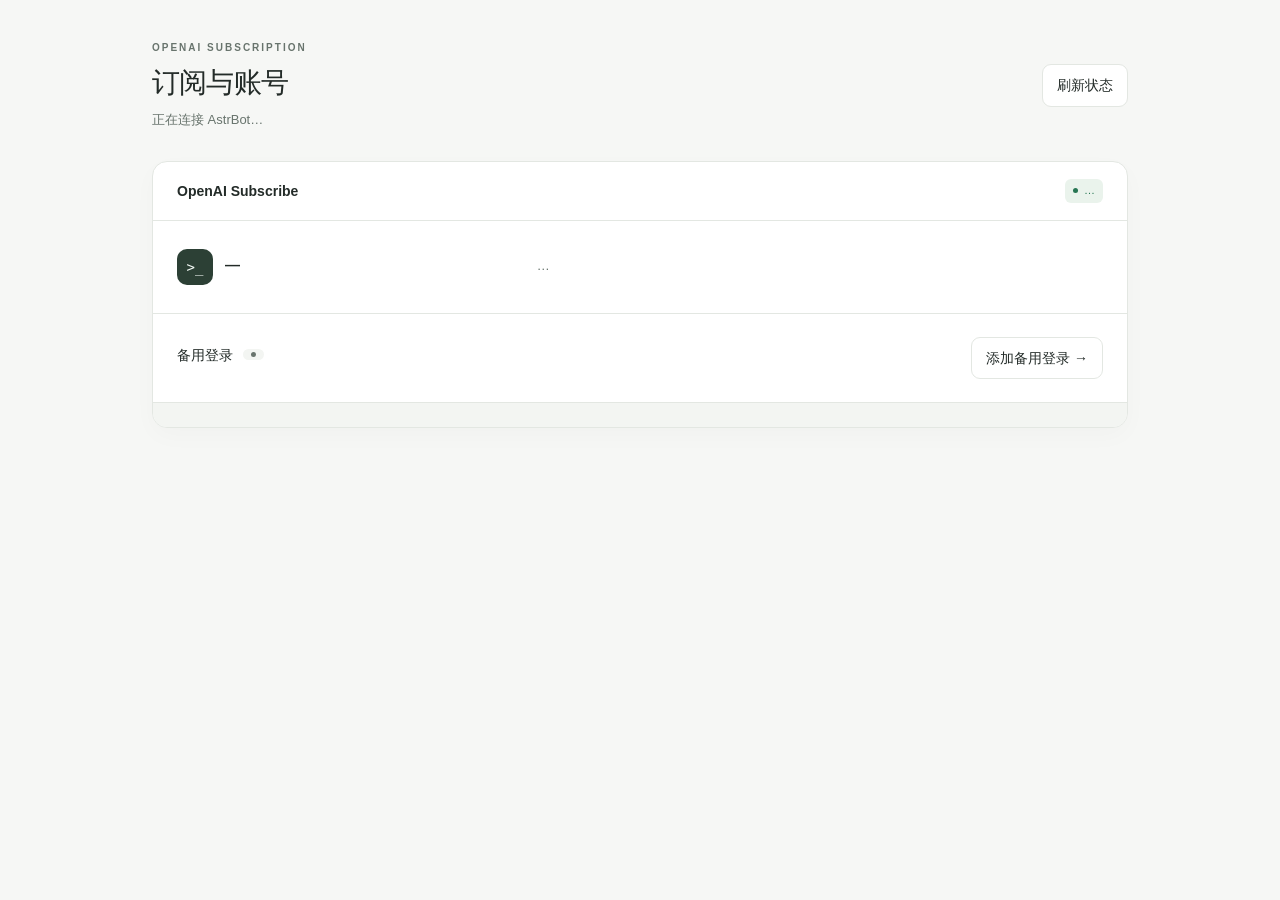
==== pages/login/index.html @ ff66bb4e "feat: follow local Codex accounts and redesign account view Follow the active local Codex login whil" ====
<!doctype html>
<html lang="zh-CN">
  <head>
    <meta charset="utf-8" />
    <meta name="viewport" content="width=device-width, initial-scale=1" />
    <title>订阅与账号</title>
    <link rel="stylesheet" href="./style.css" />
    <script src="/api/plugin/page/bridge-sdk.js"></script>
  </head>
  <body>
    <main class="account-center">
      <header class="page-heading">
        <div>
          <div class="eyebrow">OPENAI SUBSCRIPTION</div>
          <h1 id="title">订阅与账号</h1>
          <p id="intro">正在连接 AstrBot…</p>
        </div>
        <button id="usage" type="button">刷新状态</button>
      </header>
      <section class="panel" aria-labelledby="account-title">
        <div class="list-toolbar">
          <h2 id="account-title">OpenAI Subscribe</h2>
          <span id="account-status" class="badge" role="status">…</span>
        </div>
        <div class="account-list-row">
          <div class="account-name">
            <div class="icon-box" aria-hidden="true">&gt;_</div>
            <div>
              <h3 id="source-name">—</h3>
              <p id="source-caption"></p>
              <span id="plan" class="plan-tag" hidden></span>
            </div>
          </div>
          <div id="usage-result" class="quota-list" aria-live="polite">
            <p class="muted">…</p>
          </div>
        </div>
        <p id="quota-policy" class="quota-policy" hidden></p>
        <div class="backup">
          <div class="backup-copy">
            <h3>
              <span id="backup-title">备用登录</span>
              <span id="backup-status" class="badge neutral"></span>
            </h3>
            <p id="backup-copy"></p>
          </div>
          <button id="open-login" type="button">添加备用登录 →</button>
        </div>
        <div id="updated" class="list-note" role="status"></div>
      </section>
      <p id="notice" class="notice" role="status" hidden></p>
      <div class="list-info">
        <section>
          <h3 id="source-title"></h3>
          <p id="source-help"></p>
        </section>
        <section>
          <h3 id="fallback-title"></h3>
          <p id="fallback-help"></p>
        </section>
      </div>
      <p id="privacy" class="footnote"></p>
    </main>
    <dialog id="login-dialog" aria-labelledby="instructions-title">
      <div class="dialog-heading">
        <h2 id="instructions-title">备用登录</h2>
        <button id="close-login" type="button" aria-label="关闭">×</button>
      </div>
      <p id="login-intro" class="muted"></p>
      <section id="instructions" hidden>
        <div class="field">
          <label id="open-label" for="verify-url"></label>
          <div class="copy-row">
            <input id="verify-url" type="text" readonly /><button
              id="copy-url"
              type="button"
            ></button>
          </div>
        </div>
        <div class="field">
          <label id="code-label" for="user-code"></label>
          <div class="copy-row">
            <input
              id="user-code"
              class="device-code"
              type="text"
              readonly
            /><button id="copy-code" type="button"></button>
          </div>
        </div>
        <p id="copy-status" class="muted" role="status"></p>
      </section>
      <p id="status" class="muted" role="status"></p>
      <p id="error" class="error" role="alert" hidden></p>
      <div class="actions">
        <button id="cancel" type="button" hidden></button
        ><button id="start" class="primary" type="button"></button>
      </div>
    </dialog>
    <script type="module" src="./app.js"></script>
  </body>
</html>
---- pages/login/style.css ----
:root {
  font-family: -apple-system, BlinkMacSystemFont, "Segoe UI", "PingFang SC",
    "Microsoft YaHei", sans-serif;
  color-scheme: light;
  --bg: #f6f7f5;
  --surface: #fff;
  --soft: #f3f5f2;
  --ink: #232b28;
  --muted: #68746d;
  --line: #e3e7e2;
  --green: #277653;
  --tint: #eaf3ec;
  --amber: #936012;
  --amber-bg: #faf0dc;
  --red: #b34d40;
  color: var(--ink);
  background: var(--bg);
  font-synthesis: none;
}
:root[data-theme="dark"] {
  color-scheme: dark;
  --bg: #181c1a;
  --surface: #202622;
  --soft: #252d28;
  --ink: #e2e9e4;
  --muted: #a1b0a6;
  --line: #354239;
  --green: #8ac4a0;
  --tint: #293d30;
  --amber: #e8bc71;
  --amber-bg: #3a3021;
  --red: #ee9b8f;
}
* {
  box-sizing: border-box;
}
body {
  margin: 0;
  font-size: 14px;
  line-height: 1.6;
}
[hidden] {
  display: none !important;
}
button,
input {
  font: inherit;
}
button {
  cursor: pointer;
  border: 1px solid var(--line);
  border-radius: 9px;
  background: var(--surface);
  color: var(--ink);
  padding: 9px 14px;
  white-space: nowrap;
  transition: background 0.15s;
}
button:hover {
  background: var(--soft);
}
button:disabled {
  cursor: wait;
  opacity: 0.55;
}
button:focus-visible,
input:focus-visible {
  outline: 3px solid #79ae8d;
  outline-offset: 3px;
}
button.primary {
  background: var(--green);
  color: var(--surface);
  border-color: transparent;
}
h1,
h2,
h3,
p {
  margin: 0;
}
h1 {
  font-size: 28px;
  letter-spacing: -0.8px;
  line-height: 1.3;
  margin: 9px 0;
}
h2,
h3 {
  font-size: 14px;
  font-weight: 600;
}
.account-center {
  max-width: 1040px;
  margin: 0 auto;
  padding: 40px 32px 28px;
}
.page-heading {
  display: flex;
  justify-content: space-between;
  align-items: center;
  gap: 24px;
  margin-bottom: 30px;
}
.page-heading p {
  color: var(--muted);
  font-size: 13px;
  max-width: 520px;
}
.eyebrow {
  font-size: 10px;
  letter-spacing: 2px;
  font-weight: 600;
  color: var(--muted);
}
.panel {
  border: 1px solid var(--line);
  border-radius: 15px;
  background: var(--surface);
  overflow: hidden;
  box-shadow: 0 8px 24px #273f2c06;
}
.list-toolbar {
  padding: 17px 24px;
  border-bottom: 1px solid var(--line);
  display: flex;
  align-items: center;
  justify-content: space-between;
  gap: 16px;
}
.badge {
  display: inline-flex;
  align-items: center;
  gap: 6px;
  border-radius: 6px;
  background: var(--tint);
  color: var(--green);
  font-size: 11px;
  padding: 3px 8px;
  font-weight: 500;
}
.badge::before {
  content: "";
  width: 5px;
  height: 5px;
  border-radius: 50%;
  background: currentColor;
  flex-shrink: 0;
}
.badge.neutral {
  color: var(--muted);
  background: var(--soft);
}
.badge.warning {
  color: var(--amber);
  background: var(--amber-bg);
}
.account-list-row {
  display: grid;
  grid-template-columns: minmax(210px, 1.15fr) minmax(0, 2fr);
  gap: 34px;
  padding: 28px 24px;
  align-items: center;
}
.account-name {
  display: flex;
  gap: 12px;
  align-items: center;
}
.icon-box {
  display: flex;
  align-items: center;
  justify-content: center;
  width: 36px;
  height: 36px;
  border-radius: 10px;
  background: #2c4035;
  color: #f4faf6;
  font-family: monospace;
  flex-shrink: 0;
}
#source-name {
  font-size: 15px;
}
#source-caption {
  font-size: 12px;
  color: var(--muted);
  margin-top: 3px;
}
.plan-tag {
  display: inline-block;
  border: 1px solid var(--line);
  color: var(--muted);
  border-radius: 5px;
  font-size: 10px;
  padding: 1px 8px;
  margin-top: 8px;
}
.quota-list {
  display: grid;
  grid-template-columns: repeat(auto-fit, minmax(150px, 1fr));
  gap: 26px;
}
.quota-title {
  font-size: 12px;
  color: var(--muted);
}
.quota-figure {
  display: flex;
  align-items: baseline;
  justify-content: space-between;
  gap: 6px;
  margin: 4px 0 9px;
}
.quota-figure strong {
  font-size: 27px;
  font-weight: 600;
  letter-spacing: -0.8px;
  line-height: 1.2;
}
.quota-figure small {
  font-size: 11px;
  color: var(--muted);
}
.track {
  height: 5px;
  background: var(--soft);
  border-radius: 10px;
  overflow: hidden;
}
.fill {
  height: 100%;
  background: var(--green);
  border-radius: 10px;
}
.quota.low .fill {
  background: var(--amber);
}
.quota.low strong {
  color: var(--amber);
}
.quota.exhausted strong {
  color: var(--red);
}
.reset {
  font-size: 11px;
  color: var(--muted);
  margin-top: 9px;
  overflow-wrap: anywhere;
}
.quota-policy {
  font-size: 12px;
  color: var(--muted);
  padding: 0 24px 21px;
}
.backup {
  display: flex;
  align-items: center;
  gap: 24px;
  justify-content: space-between;
  border-top: 1px solid var(--line);
  padding: 23px 24px;
}
.backup h3 {
  display: flex;
  align-items: center;
  flex-wrap: wrap;
  gap: 10px;
}
.backup p {
  font-size: 12px;
  color: var(--muted);
  margin-top: 6px;
  max-width: 530px;
}
.list-note {
  padding: 12px 24px;
  border-top: 1px solid var(--line);
  background: var(--soft);
  color: var(--muted);
  font-size: 11px;
}
.notice {
  display: block;
  padding: 14px 18px;
  border-radius: 10px;
  margin-top: 18px;
  color: var(--green);
  background: var(--tint);
  font-size: 12px;
}
.notice.warning {
  background: var(--amber-bg);
  color: var(--amber);
}
.list-info {
  display: grid;
  grid-template-columns: 1fr 1fr;
  gap: 40px;
  margin: 25px 4px;
}
.list-info p {
  font-size: 12px;
  color: var(--muted);
  margin-top: 8px;
}
.footnote {
  font-size: 11px;
  color: var(--muted);
  margin-top: 30px;
  text-align: center;
}
.muted {
  color: var(--muted);
  font-size: 13px;
}
dialog {
  width: min(560px, calc(100% - 32px));
  max-height: calc(100vh - 40px);
  overflow: auto;
  padding: 26px;
  background: var(--surface);
  color: var(--ink);
  border: 1px solid var(--line);
  border-radius: 16px;
  box-shadow: 0 20px 80px #0003;
}
dialog::backdrop {
  background: #16251e66;
  backdrop-filter: blur(3px);
}
.dialog-heading {
  display: flex;
  justify-content: space-between;
  align-items: center;
  gap: 20px;
  margin-bottom: 16px;
}
.dialog-heading h2 {
  font-size: 19px;
}
.dialog-heading button {
  font-size: 22px;
  padding: 0 9px;
}
.field {
  margin: 20px 0 12px;
}
.field label {
  display: block;
  margin-bottom: 8px;
  font-size: 12px;
}
.copy-row {
  display: flex;
  gap: 8px;
}
.copy-row input {
  min-width: 0;
  width: 100%;
  flex: 1;
  border: 1px solid var(--line);
  border-radius: 8px;
  background: var(--soft);
  color: var(--ink);
  padding: 10px;
}
.device-code {
  font-family: ui-monospace, monospace;
  font-weight: 700;
  letter-spacing: 2px;
}
#status,
#error {
  margin-top: 18px;
  overflow-wrap: anywhere;
}
.error {
  color: var(--red);
  font-size: 13px;
}
.actions {
  display: flex;
  justify-content: flex-end;
  gap: 10px;
  margin-top: 20px;
}
@media (max-width: 700px) {
  .account-center {
    padding: 26px 18px;
  }
  .account-list-row {
    grid-template-columns: 1fr;
    gap: 24px;
  }
  .list-info {
    gap: 24px;
  }
  .page-heading {
    align-items: flex-start;
  }
  h1 {
    font-size: 24px;
  }
  .page-heading p {
    max-width: 260px;
  }
}
@media (max-width: 440px) {
  .list-info {
    grid-template-columns: 1fr;
  }
  .backup {
    align-items: stretch;
    flex-direction: column;
    gap: 16px;
  }
  .backup button {
    align-self: flex-start;
  }
  .list-toolbar {
    padding: 16px 18px;
  }
  .account-list-row {
    padding: 24px 18px;
  }
  .quota-list {
    gap: 22px;
  }
  .copy-row {
    flex-direction: column;
  }
  .page-heading {
    gap: 12px;
  }
  .page-heading button {
    padding: 8px 10px;
  }
}
@media (prefers-reduced-motion: reduce) {
  * {
    transition: none !important;
  }
}
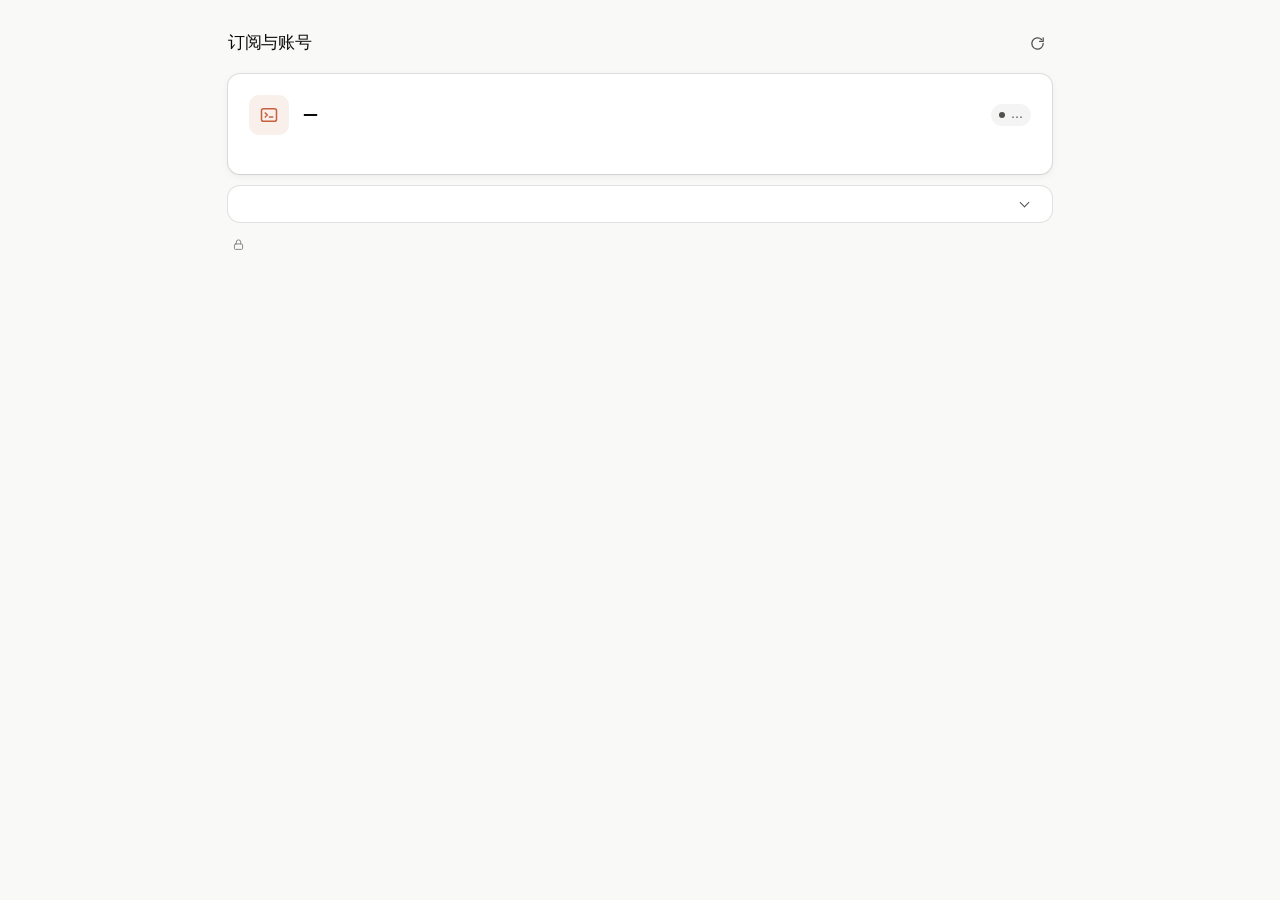
==== commit 4e509a87: "feat: refine account view layout and login experience Polish quota cards, account states, device log" ====
--- a/pages/login/index.html
+++ b/pages/login/index.html
@@ -10,91 +10,142 @@
   <body>
     <main class="account-center">
       <header class="page-heading">
-        <div>
-          <div class="eyebrow">OPENAI SUBSCRIPTION</div>
-          <h1 id="title">订阅与账号</h1>
-          <p id="intro">正在连接 AstrBot…</p>
-        </div>
-        <button id="usage" type="button">刷新状态</button>
+        <h1 id="title">订阅与账号</h1>
+        <span id="updated" class="updated" role="status"></span>
+        <button id="usage" class="icon-button" type="button" aria-label="刷新状态">
+          <svg viewBox="0 0 24 24" aria-hidden="true">
+            <path d="M20 12a8 8 0 1 1-2.34-5.66" />
+            <path d="M20 4v5h-5" />
+          </svg>
+        </button>
       </header>
-      <section class="panel" aria-labelledby="account-title">
-        <div class="list-toolbar">
-          <h2 id="account-title">OpenAI Subscribe</h2>
-          <span id="account-status" class="badge" role="status">…</span>
-        </div>
-        <div class="account-list-row">
-          <div class="account-name">
-            <div class="icon-box" aria-hidden="true">&gt;_</div>
-            <div>
-              <h3 id="source-name">—</h3>
-              <p id="source-caption"></p>
-              <span id="plan" class="plan-tag" hidden></span>
+
+      <section class="panel" aria-labelledby="source-name">
+        <div id="account-view">
+          <div class="panel-section">
+            <div class="account-row">
+              <div class="source-icon" aria-hidden="true">
+                <span id="icon-local">
+                  <svg viewBox="0 0 24 24">
+                    <rect x="3" y="4.5" width="18" height="15" rx="2.5" />
+                    <path d="M7.5 9.5l2.5 2.5-2.5 2.5M12.5 14.5h4" />
+                  </svg>
+                </span>
+                <span id="icon-plugin" hidden>
+                  <svg viewBox="0 0 24 24">
+                    <circle cx="8" cy="15" r="4" />
+                    <path d="M10.9 12.1L19.5 3.5M16 7l2.5 2.5" />
+                  </svg>
+                </span>
+              </div>
+              <div class="account-copy">
+                <h2>
+                  <span id="source-name">—</span>
+                  <span id="plan" class="plan-tag" hidden></span>
+                </h2>
+                <p id="source-caption"></p>
+              </div>
+              <span id="account-status" class="badge neutral">…</span>
             </div>
+            <div class="quota-list" aria-live="polite">
+              <div id="usage-result" class="quota-cards"></div>
+              <p id="quota-policy" class="quota-placeholder" hidden></p>
+            </div>
+            <p id="notice" class="notice" role="status" hidden>
+              <svg viewBox="0 0 24 24" aria-hidden="true">
+                <path d="M12 9v4M12 17h.01" />
+                <path d="M10.3 3.9 1.8 18a2 2 0 0 0 1.7 3h17a2 2 0 0 0 1.7-3L13.7 3.9a2 2 0 0 0-3.4 0z" />
+              </svg>
+              <span id="notice-text"></span>
+            </p>
           </div>
-          <div id="usage-result" class="quota-list" aria-live="polite">
-            <p class="muted">…</p>
+          <div id="backup-row" class="panel-section backup" hidden>
+            <div class="backup-copy">
+              <h3>
+                <span id="backup-title">备用登录</span>
+                <span id="backup-status" class="badge neutral"></span>
+              </h3>
+              <p id="backup-copy"></p>
+            </div>
+            <button id="open-login" class="button" type="button">添加备用登录</button>
           </div>
         </div>
-        <p id="quota-policy" class="quota-policy" hidden></p>
-        <div class="backup">
-          <div class="backup-copy">
-            <h3>
-              <span id="backup-title">备用登录</span>
-              <span id="backup-status" class="badge neutral"></span>
-            </h3>
-            <p id="backup-copy"></p>
+
+        <div id="empty-view" class="empty" hidden>
+          <div class="empty-icon" aria-hidden="true">
+            <svg viewBox="0 0 24 24">
+              <path d="M9 7V3M15 7V3M6 7h12v4a6 6 0 0 1-12 0z" />
+              <path d="M12 17v4" />
+            </svg>
           </div>
-          <button id="open-login" type="button">添加备用登录 →</button>
+          <h2 id="empty-title"></h2>
+          <p id="empty-copy"></p>
+          <button id="empty-login" class="button primary" type="button"></button>
         </div>
-        <div id="updated" class="list-note" role="status"></div>
       </section>
-      <p id="notice" class="notice" role="status" hidden></p>
-      <div class="list-info">
-        <section>
-          <h3 id="source-title"></h3>
-          <p id="source-help"></p>
-        </section>
-        <section>
-          <h3 id="fallback-title"></h3>
-          <p id="fallback-help"></p>
-        </section>
-      </div>
-      <p id="privacy" class="footnote"></p>
+
+      <details class="help">
+        <summary id="help-title"></summary>
+        <dl>
+          <div>
+            <dt id="source-title"></dt>
+            <dd id="source-help"></dd>
+          </div>
+          <div>
+            <dt id="fallback-title"></dt>
+            <dd id="fallback-help"></dd>
+          </div>
+        </dl>
+      </details>
+      <p class="footnote">
+        <svg viewBox="0 0 24 24" aria-hidden="true">
+          <rect x="4.5" y="11" width="15" height="10" rx="2" />
+          <path d="M8 11V7.5a4 4 0 0 1 8 0V11" />
+        </svg>
+        <span id="privacy"></span>
+      </p>
     </main>
+
     <dialog id="login-dialog" aria-labelledby="instructions-title">
       <div class="dialog-heading">
         <h2 id="instructions-title">备用登录</h2>
-        <button id="close-login" type="button" aria-label="关闭">×</button>
+        <button id="close-login" class="icon-button" type="button" aria-label="关闭">
+          <svg viewBox="0 0 24 24" aria-hidden="true">
+            <path d="M6.5 6.5l11 11M17.5 6.5l-11 11" />
+          </svg>
+        </button>
       </div>
-      <p id="login-intro" class="muted"></p>
-      <section id="instructions" hidden>
-        <div class="field">
-          <label id="open-label" for="verify-url"></label>
-          <div class="copy-row">
-            <input id="verify-url" type="text" readonly /><button
-              id="copy-url"
-              type="button"
-            ></button>
-          </div>
-        </div>
-        <div class="field">
-          <label id="code-label" for="user-code"></label>
-          <div class="copy-row">
-            <input
-              id="user-code"
-              class="device-code"
-              type="text"
-              readonly
-            /><button id="copy-code" type="button"></button>
-          </div>
-        </div>
-        <p id="copy-status" class="muted" role="status"></p>
-      </section>
-      <p id="status" class="muted" role="status"></p>
-      <p id="error" class="error" role="alert" hidden></p>
+      <div class="dialog-body">
+        <p id="login-intro" class="dialog-intro"></p>
+        <ol id="instructions" class="steps" hidden>
+          <li>
+            <label id="open-label" for="verify-url"></label>
+            <div class="copy-row">
+              <input id="verify-url" type="text" readonly />
+              <button id="copy-url" class="button small" type="button"></button>
+            </div>
+          </li>
+          <li>
+            <label id="code-label" for="user-code"></label>
+            <div class="copy-row code-row">
+              <input id="user-code" class="device-code" type="text" readonly />
+              <button id="copy-code" class="button small" type="button"></button>
+            </div>
+          </li>
+          <li>
+            <span id="confirm-label" class="step-label"></span>
+          </li>
+        </ol>
+        <p class="login-status">
+          <span id="status" role="status"></span>
+          <span id="status-dots" class="quiet-dots" aria-hidden="true" hidden><i></i><i></i><i></i></span>
+        </p>
+        <p id="copy-status" class="copy-status" role="status"></p>
+        <p id="error" class="error" role="alert" hidden></p>
+      </div>
       <div class="actions">
-        <button id="cancel" type="button" hidden></button
-        ><button id="start" class="primary" type="button"></button>
+        <button id="cancel" class="button" type="button" hidden></button>
+        <button id="start" class="button primary" type="button" autofocus></button>
       </div>
     </dialog>
     <script type="module" src="./app.js"></script>
--- a/pages/login/style.css
+++ b/pages/login/style.css
@@ -1,77 +1,99 @@
+/* Visual roles follow claude-ui-skills (references/visual.md): warm neutral
+   page/panel surfaces, ring + small shadow panels, clay as a sparing brand
+   accent, blue reserved for focus. Status colors only appear when something
+   needs attention. Bundled brand fonts are not shipped; the system stack
+   keeps the same Sans/Mono roles and CJK fallback order. */
 :root {
-  font-family: -apple-system, BlinkMacSystemFont, "Segoe UI", "PingFang SC",
-    "Microsoft YaHei", sans-serif;
+  --bg: #f9f9f7;
+  --surface: #fff;
+  --surface-low: #fcfcfb;
+  --muted-surface: rgb(11 11 11 / 4.5%);
+  --hover-fill: rgb(11 11 11 / 5%);
+  --text: #0b0b0b;
+  --secondary: #52514e;
+  --muted: #898781;
+  --line: rgb(11 11 11 / 10%);
+  --line-strong: rgb(11 11 11 / 16%);
+  --track: rgb(11 11 11 / 8%);
+  --clay: #c6613f;
+  --clay-soft: color-mix(in oklab, var(--clay) 10%, transparent);
+  --ok: #2f7a4f;
+  --ok-soft: color-mix(in oklab, var(--ok) 10%, transparent);
+  --warn: #a8650f;
+  --warn-soft: color-mix(in oklab, #d9901f 13%, transparent);
+  --bad: #c0362c;
+  --bad-soft: color-mix(in oklab, var(--bad) 8%, transparent);
+  --focus: #2a78d6;
+  --ring-inner: 0px;
+  --ring-outer: 1px;
+  --hairline: 1px;
+  --shadow-depth: rgb(11 11 11 / 6%);
+  --surface-ring: inset 0 0 0 var(--ring-inner) var(--line),
+    0 0 0 var(--ring-outer) var(--line);
+  --panel-shadow: var(--surface-ring), 0 1px 2px rgb(11 11 11 / 4%),
+    0 2px 8px var(--shadow-depth);
+  --dialog-shadow: var(--surface-ring), 0 4px 8px rgb(11 11 11 / 8%),
+    0 12px 28px -2px rgb(11 11 11 / 10%);
+  --primary-bg: #0b0b0b;
+  --primary-text: #f9f9f7;
+  --snap: cubic-bezier(0.32, 0.72, 0, 1);
+  --out: cubic-bezier(0.165, 0.84, 0.44, 1);
+  --medium: 500;
+  --bold: 600;
+  --sans: system-ui, -apple-system, "Segoe UI", Roboto, Helvetica, Arial,
+    "PingFang SC", "Microsoft YaHei", "Noto Sans CJK SC", sans-serif;
+  --mono: ui-monospace, "SF Mono", Menlo, Consolas, monospace;
   color-scheme: light;
-  --bg: #f6f7f5;
-  --surface: #fff;
-  --soft: #f3f5f2;
-  --ink: #232b28;
-  --muted: #68746d;
-  --line: #e3e7e2;
-  --green: #277653;
-  --tint: #eaf3ec;
-  --amber: #936012;
-  --amber-bg: #faf0dc;
-  --red: #b34d40;
-  color: var(--ink);
+  font-family: var(--sans);
+  font-synthesis: none;
+  -webkit-font-smoothing: antialiased;
+  color: var(--text);
   background: var(--bg);
-  font-synthesis: none;
 }
 :root[data-theme="dark"] {
+  --bg: #0b0b0b;
+  --surface: #1a1a19;
+  --surface-low: #151515;
+  --muted-surface: #20201f;
+  --hover-fill: rgb(255 255 255 / 7.5%);
+  --text: #f0efec;
+  --secondary: #c3c2b7;
+  --muted: #898781;
+  --line: rgb(255 255 255 / 10%);
+  --line-strong: rgb(255 255 255 / 16%);
+  --track: rgb(255 255 255 / 10%);
+  --clay: #d97757;
+  --ok: #6cc28f;
+  --ok-soft: color-mix(in oklab, var(--ok) 12%, transparent);
+  --warn: #e8b05a;
+  --warn-soft: color-mix(in oklab, var(--warn) 12%, transparent);
+  --bad: #f07a6e;
+  --bad-soft: color-mix(in oklab, var(--bad) 12%, transparent);
+  --ring-inner: 1px;
+  --ring-outer: 0px;
+  --shadow-depth: #0000003d;
+  --panel-shadow: var(--surface-ring);
+  --dialog-shadow: var(--surface-ring), 0 12px 32px #00000066;
+  --primary-bg: #f0efec;
+  --primary-text: #0b0b0b;
+  --medium: 460;
+  --bold: 560;
   color-scheme: dark;
-  --bg: #181c1a;
-  --surface: #202622;
-  --soft: #252d28;
-  --ink: #e2e9e4;
-  --muted: #a1b0a6;
-  --line: #354239;
-  --green: #8ac4a0;
-  --tint: #293d30;
-  --amber: #e8bc71;
-  --amber-bg: #3a3021;
-  --red: #ee9b8f;
+}
+/* Decorative separators thin out on dense displays. */
+@media (resolution >= 2x) {
+  :root {
+    --hairline: 0.5px;
+  }
 }
 * {
   box-sizing: border-box;
 }
 body {
   margin: 0;
+  background: var(--bg);
   font-size: 14px;
   line-height: 1.6;
-}
-[hidden] {
-  display: none !important;
-}
-button,
-input {
-  font: inherit;
-}
-button {
-  cursor: pointer;
-  border: 1px solid var(--line);
-  border-radius: 9px;
-  background: var(--surface);
-  color: var(--ink);
-  padding: 9px 14px;
-  white-space: nowrap;
-  transition: background 0.15s;
-}
-button:hover {
-  background: var(--soft);
-}
-button:disabled {
-  cursor: wait;
-  opacity: 0.55;
-}
-button:focus-visible,
-input:focus-visible {
-  outline: 3px solid #79ae8d;
-  outline-offset: 3px;
-}
-button.primary {
-  background: var(--green);
-  color: var(--surface);
-  border-color: transparent;
 }
 h1,
 h2,
@@ -79,366 +101,729 @@
 p {
   margin: 0;
 }
-h1 {
-  font-size: 28px;
-  letter-spacing: -0.8px;
-  line-height: 1.3;
-  margin: 9px 0;
-}
+h1,
 h2,
 h3 {
+  text-wrap: balance;
+}
+p {
+  text-wrap: pretty;
+}
+[hidden] {
+  display: none !important;
+}
+svg {
+  display: block;
+  fill: none;
+  stroke: currentColor;
+  stroke-width: 1.8;
+  stroke-linecap: round;
+  stroke-linejoin: round;
+}
+button,
+input {
+  font: inherit;
+  color: inherit;
+}
+button {
+  cursor: pointer;
+  -webkit-tap-highlight-color: transparent;
+}
+button:disabled {
+  cursor: default;
+  opacity: 0.45;
+}
+button:focus-visible,
+input:focus-visible,
+summary:focus-visible {
+  outline: 2px solid var(--focus);
+  outline-offset: 2px;
+}
+
+/* ---------- Buttons ---------- */
+.button {
+  border: 1px solid transparent;
+  box-shadow: var(--surface-ring);
+  background: var(--surface);
+  border-radius: 7px;
+  padding: 7px 13px;
+  font-size: 13px;
+  font-weight: var(--medium);
+  white-space: nowrap;
+  transition: background 60ms ease-out;
+}
+.button:hover:not(:disabled) {
+  background: var(--hover-fill);
+}
+.button.small {
+  font-size: 12px;
+  padding: 4px 10px;
+}
+.button.primary {
+  background: var(--primary-bg);
+  color: var(--primary-text);
+  box-shadow: none;
+}
+.button.primary:hover:not(:disabled) {
+  background: color-mix(in oklab, var(--primary-bg) 86%, var(--bg));
+}
+.icon-button {
+  width: 30px;
+  height: 30px;
+  display: inline-grid;
+  place-items: center;
+  flex-shrink: 0;
+  padding: 0;
+  border: 0;
+  border-radius: 6px;
+  background: transparent;
+  color: var(--secondary);
+  transition:
+    background 120ms var(--snap),
+    color 120ms var(--snap);
+}
+.icon-button:hover:not(:disabled) {
+  background: var(--hover-fill);
+  color: var(--text);
+}
+.icon-button svg {
+  width: 17px;
+  height: 17px;
+}
+.icon-button[aria-busy="true"] {
+  opacity: 1;
+}
+.icon-button[aria-busy="true"] svg {
+  animation: spin 0.9s linear infinite;
+}
+@keyframes spin {
+  to {
+    transform: rotate(360deg);
+  }
+}
+
+/* ---------- Page ---------- */
+.account-center {
+  max-width: 880px;
+  margin: 0 auto;
+  padding: 28px 28px 32px;
+}
+.page-heading {
+  display: flex;
+  align-items: center;
+  gap: 12px;
+  margin-bottom: 16px;
+}
+.page-heading h1 {
+  flex: 1;
+  font-size: 17px;
+  font-weight: var(--medium);
+  letter-spacing: -0.3px;
+  line-height: 1.4;
+}
+.updated {
+  font-size: 12px;
+  color: var(--muted);
+  font-variant-numeric: tabular-nums;
+}
+
+/* ---------- Panel ---------- */
+.panel {
+  border: 1px solid transparent;
+  border-radius: 12px;
+  background: var(--surface);
+  box-shadow: var(--panel-shadow);
+}
+.panel-section {
+  padding: 20px;
+}
+.panel-section + .panel-section {
+  box-shadow: inset 0 var(--hairline) var(--line);
+}
+
+/* ---------- Badges ---------- */
+.badge {
+  display: inline-flex;
+  align-items: center;
+  gap: 6px;
+  height: 22px;
+  padding: 0 8px;
+  border-radius: 999px;
+  background: var(--ok-soft);
+  color: var(--ok);
+  font-size: 12px;
+  font-weight: var(--medium);
+  white-space: nowrap;
+  flex-shrink: 0;
+}
+.badge::before {
+  content: "";
+  width: 6px;
+  height: 6px;
+  border-radius: 50%;
+  background: currentColor;
+}
+.badge.neutral {
+  background: var(--muted-surface);
+  color: var(--secondary);
+}
+.badge.warning {
+  background: var(--warn-soft);
+  color: var(--warn);
+}
+.badge.danger {
+  background: var(--bad-soft);
+  color: var(--bad);
+}
+.badge:empty {
+  display: none;
+}
+
+/* ---------- Account row ---------- */
+.account-row {
+  display: flex;
+  align-items: center;
+  gap: 14px;
+}
+.source-icon {
+  display: grid;
+  place-items: center;
+  width: 40px;
+  height: 40px;
+  border-radius: 10px;
+  background: var(--clay-soft);
+  color: var(--clay);
+  flex-shrink: 0;
+}
+.source-icon svg {
+  width: 20px;
+  height: 20px;
+}
+.source-icon > span {
+  display: contents;
+}
+.account-copy {
+  flex: 1;
+  min-width: 0;
+}
+.account-copy h2 {
+  display: flex;
+  align-items: center;
+  flex-wrap: wrap;
+  gap: 8px;
+  font-size: 15px;
+  font-weight: var(--bold);
+  line-height: 1.4;
+}
+.account-copy p {
+  font-size: 12.5px;
+  color: var(--secondary);
+  margin-top: 2px;
+}
+.plan-tag {
+  font-size: 10.5px;
+  font-weight: var(--bold);
+  letter-spacing: 0.4px;
+  text-transform: uppercase;
+  padding: 0 6px;
+  line-height: 18px;
+  border-radius: 5px;
+  box-shadow: inset 0 0 0 1px var(--line-strong);
+  color: var(--secondary);
+}
+
+/* ---------- Quota ---------- */
+.quota-list {
+  display: grid;
+  grid-template-columns: repeat(2, minmax(0, 1fr));
+  gap: 12px;
+  margin-top: 18px;
+}
+/* Cards and the single-window note share one grid. */
+.quota-cards {
+  display: contents;
+}
+.quota-cards > .muted {
+  grid-column: 1 / -1;
+  display: flex;
+  align-items: center;
+  gap: 8px;
+  padding: 18px 16px;
+  border-radius: 10px;
+  background: var(--surface-low);
+  box-shadow: var(--surface-ring);
+  font-size: 13px;
+  color: var(--secondary);
+}
+.quota {
+  padding: 14px 16px 13px;
+  border-radius: 10px;
+  background: var(--muted-surface);
+  min-width: 0;
+}
+.quota-figure {
+  display: flex;
+  align-items: baseline;
+  justify-content: space-between;
+  gap: 8px;
+}
+.quota-title {
+  font-size: 12.5px;
+  color: var(--secondary);
+}
+.quota-figure strong {
+  font-size: 22px;
+  font-weight: var(--bold);
+  letter-spacing: -0.4px;
+  line-height: 1.25;
+  font-variant-numeric: tabular-nums;
+  white-space: nowrap;
+}
+.quota-figure small {
+  font-size: 12px;
+  font-weight: 400;
+  color: var(--muted);
+  margin-left: 4px;
+  letter-spacing: 0;
+}
+.track {
+  height: 6px;
+  margin: 10px 0 8px;
+  border-radius: 99px;
+  background: var(--track);
+  overflow: hidden;
+}
+.fill {
+  height: 100%;
+  border-radius: inherit;
+  background: var(--secondary);
+  transition: width 500ms var(--out);
+}
+.reset {
+  display: flex;
+  justify-content: space-between;
+  gap: 8px;
+  font-size: 12px;
+  color: var(--muted);
+  font-variant-numeric: tabular-nums;
+}
+.reset span:last-child {
+  text-align: right;
+}
+.quota.low strong {
+  color: var(--warn);
+}
+.quota.low .fill {
+  background: var(--warn);
+}
+.quota.exhausted {
+  background: var(--bad-soft);
+}
+.quota.exhausted strong {
+  color: var(--bad);
+}
+.quota.exhausted .track {
+  background: color-mix(in oklab, var(--bad) 16%, transparent);
+}
+.quota.unknown strong {
+  color: var(--muted);
+}
+.quota-placeholder {
+  display: flex;
+  align-items: center;
+  padding: 14px 16px;
+  border-radius: 10px;
+  border: 1px dashed var(--line-strong);
+  min-width: 0;
+  font-size: 12.5px;
+  color: var(--muted);
+}
+.notice {
+  display: flex;
+  align-items: flex-start;
+  gap: 10px;
+  margin-top: 14px;
+  padding: 11px 14px;
+  border-radius: 10px;
+  background: var(--warn-soft);
+  color: var(--warn);
+  font-size: 13px;
+}
+.notice svg {
+  width: 16px;
+  height: 16px;
+  margin-top: 2px;
+  flex-shrink: 0;
+}
+
+/* ---------- Backup row ---------- */
+.backup {
+  display: flex;
+  align-items: center;
+  gap: 16px;
+}
+.backup-copy {
+  flex: 1;
+  min-width: 0;
+}
+.backup h3 {
+  display: flex;
+  align-items: center;
+  flex-wrap: wrap;
+  gap: 8px;
   font-size: 14px;
-  font-weight: 600;
-}
-.account-center {
-  max-width: 1040px;
-  margin: 0 auto;
-  padding: 40px 32px 28px;
-}
-.page-heading {
-  display: flex;
-  justify-content: space-between;
-  align-items: center;
-  gap: 24px;
-  margin-bottom: 30px;
-}
-.page-heading p {
+  font-weight: var(--bold);
+}
+.backup p {
+  font-size: 12.5px;
+  color: var(--secondary);
+  margin-top: 3px;
+}
+
+/* ---------- Empty state ---------- */
+.empty {
+  text-align: center;
+  padding: 40px 24px 36px;
+}
+.empty-icon {
+  display: grid;
+  place-items: center;
+  width: 48px;
+  height: 48px;
+  margin: 0 auto 14px;
+  border-radius: 12px;
+  background: var(--muted-surface);
   color: var(--muted);
-  font-size: 13px;
-  max-width: 520px;
-}
-.eyebrow {
-  font-size: 10px;
-  letter-spacing: 2px;
-  font-weight: 600;
+}
+.empty-icon svg {
+  width: 22px;
+  height: 22px;
+}
+.empty h2 {
+  font-size: 16px;
+  font-weight: var(--bold);
+}
+.empty p {
+  max-width: 400px;
+  margin: 6px auto 18px;
+  font-size: 13px;
+  color: var(--secondary);
+}
+
+/* ---------- Help accordion ---------- */
+.help {
+  margin-top: 12px;
+  border: 1px solid transparent;
+  border-radius: 12px;
+  background: var(--surface);
+  box-shadow: var(--surface-ring);
+}
+.help summary {
+  display: flex;
+  align-items: center;
+  gap: 8px;
+  padding: 12px 20px;
+  list-style: none;
+  cursor: pointer;
+  border-radius: 12px;
+  font-size: 13px;
+  color: var(--secondary);
+  transition: background 120ms var(--snap);
+}
+.help summary::-webkit-details-marker {
+  display: none;
+}
+.help summary:hover {
+  background: var(--hover-fill);
+}
+.help summary::after {
+  content: "";
+  width: 6px;
+  height: 6px;
+  margin: 0 3px 3px auto;
+  border-right: 1.5px solid currentColor;
+  border-bottom: 1.5px solid currentColor;
+  transform: rotate(45deg);
+  transition: transform 200ms var(--snap);
+}
+.help[open] summary::after {
+  transform: translateY(3px) rotate(-135deg);
+}
+.help dl {
+  display: grid;
+  gap: 12px;
+  margin: 0;
+  padding: 4px 20px 16px;
+}
+.help dt {
+  font-size: 13px;
+  font-weight: var(--bold);
+}
+.help dd {
+  margin: 2px 0 0;
+  font-size: 12.5px;
+  color: var(--secondary);
+}
+.footnote {
+  display: flex;
+  align-items: center;
+  gap: 6px;
+  margin-top: 16px;
+  padding: 0 4px;
+  font-size: 12px;
   color: var(--muted);
 }
-.panel {
-  border: 1px solid var(--line);
-  border-radius: 15px;
+.footnote svg {
+  width: 13px;
+  height: 13px;
+  flex-shrink: 0;
+}
+
+/* ---------- Quiet dots (claude-ui-skills feedback) ---------- */
+.quiet-dots {
+  display: inline-flex;
+  gap: 3.5px;
+  position: relative;
+  top: 0.06em;
+}
+.quiet-dots i {
+  width: 3px;
+  height: 3px;
+  flex-shrink: 0;
+  border-radius: 50%;
+  background: var(--clay);
+  opacity: 0;
+  animation: quiet-dot 1.9s cubic-bezier(0.4, 0, 0.2, 1) infinite;
+}
+.quiet-dots i:nth-child(2) {
+  animation-delay: 0.15s;
+}
+.quiet-dots i:nth-child(3) {
+  animation-delay: 0.3s;
+}
+@keyframes quiet-dot {
+  0%,
+  8% {
+    opacity: 0;
+    transform: translateY(2px);
+  }
+  22% {
+    opacity: 1;
+    transform: translateY(-2.5px);
+  }
+  40%,
+  60% {
+    opacity: 1;
+    transform: translateY(0);
+  }
+  78%,
+  100% {
+    opacity: 0;
+    transform: translateY(0);
+  }
+}
+
+/* ---------- Login dialog ---------- */
+dialog {
+  width: min(480px, calc(100% - 32px));
+  max-height: calc(100vh - 40px);
+  overflow: auto;
+  padding: 0;
+  border: 1px solid transparent;
+  border-radius: 14px;
   background: var(--surface);
-  overflow: hidden;
-  box-shadow: 0 8px 24px #273f2c06;
-}
-.list-toolbar {
-  padding: 17px 24px;
-  border-bottom: 1px solid var(--line);
+  color: var(--text);
+  box-shadow: var(--dialog-shadow);
+}
+dialog::backdrop {
+  background: rgb(11 11 11 / 40%);
+}
+.dialog-heading {
   display: flex;
   align-items: center;
   justify-content: space-between;
   gap: 16px;
-}
-.badge {
-  display: inline-flex;
-  align-items: center;
-  gap: 6px;
-  border-radius: 6px;
-  background: var(--tint);
-  color: var(--green);
-  font-size: 11px;
-  padding: 3px 8px;
-  font-weight: 500;
-}
-.badge::before {
-  content: "";
-  width: 5px;
-  height: 5px;
+  padding: 16px 16px 0 20px;
+}
+.dialog-heading h2 {
+  font-size: 16px;
+  font-weight: var(--bold);
+}
+.dialog-body {
+  padding: 10px 20px 18px;
+}
+.dialog-intro {
+  font-size: 13px;
+  color: var(--secondary);
+}
+.steps {
+  display: grid;
+  gap: 18px;
+  margin: 16px 0 0;
+  padding: 0;
+  list-style: none;
+  counter-reset: step;
+}
+.steps li {
+  min-width: 0;
+  position: relative;
+  padding-left: 36px;
+  counter-increment: step;
+}
+.steps li::before {
+  content: counter(step);
+  position: absolute;
+  left: 0;
+  top: 0;
+  display: grid;
+  place-items: center;
+  width: 22px;
+  height: 22px;
   border-radius: 50%;
-  background: currentColor;
-  flex-shrink: 0;
-}
-.badge.neutral {
-  color: var(--muted);
-  background: var(--soft);
-}
-.badge.warning {
-  color: var(--amber);
-  background: var(--amber-bg);
-}
-.account-list-row {
-  display: grid;
-  grid-template-columns: minmax(210px, 1.15fr) minmax(0, 2fr);
-  gap: 34px;
-  padding: 28px 24px;
-  align-items: center;
-}
-.account-name {
-  display: flex;
-  gap: 12px;
-  align-items: center;
-}
-.icon-box {
-  display: flex;
-  align-items: center;
-  justify-content: center;
-  width: 36px;
-  height: 36px;
-  border-radius: 10px;
-  background: #2c4035;
-  color: #f4faf6;
-  font-family: monospace;
-  flex-shrink: 0;
-}
-#source-name {
-  font-size: 15px;
-}
-#source-caption {
+  background: var(--clay-soft);
+  color: var(--clay);
+  font-size: 12px;
+  font-weight: var(--bold);
+  font-variant-numeric: tabular-nums;
+}
+.steps label,
+.step-label {
+  display: block;
+  font-size: 13px;
+  font-weight: var(--medium);
+  line-height: 22px;
+  margin-bottom: 8px;
+}
+.step-label {
+  margin-bottom: 0;
+}
+.copy-row {
+  display: flex;
+  align-items: center;
+  gap: 8px;
+  padding: 5px 5px 5px 12px;
+  border: 1px solid transparent;
+  border-radius: 8px;
+  background: var(--surface-low);
+  box-shadow: var(--surface-ring);
+}
+.copy-row input {
+  flex: 1;
+  width: 100%;
+  min-width: 0;
+  padding: 2px 0;
+  border: 0;
+  background: transparent;
+  color: var(--secondary);
+  font-family: var(--mono);
+  font-size: 12.5px;
+  text-overflow: ellipsis;
+}
+.copy-row input:focus-visible {
+  outline-offset: 4px;
+  border-radius: 3px;
+}
+.code-row {
+  padding: 10px 10px 10px 16px;
+  border-style: dashed;
+  border-color: var(--line-strong);
+  box-shadow: none;
+}
+.copy-row .device-code {
+  color: var(--text);
+  font-size: 24px;
+  font-weight: 600;
+  letter-spacing: 4px;
+}
+.login-status {
+  display: flex;
+  align-items: center;
+  gap: 8px;
+  margin-top: 16px;
+  font-size: 13px;
+  color: var(--secondary);
+}
+.login-status:has(#status:empty) {
+  display: none;
+}
+/* While the steps are visible, the waiting line belongs to step 3. */
+.steps:not([hidden]) + .login-status {
+  margin-top: 6px;
+  padding-left: 36px;
+}
+.steps:not([hidden]) ~ .copy-status {
+  padding-left: 36px;
+}
+.copy-status {
+  margin-top: 6px;
   font-size: 12px;
   color: var(--muted);
-  margin-top: 3px;
-}
-.plan-tag {
-  display: inline-block;
-  border: 1px solid var(--line);
-  color: var(--muted);
-  border-radius: 5px;
-  font-size: 10px;
-  padding: 1px 8px;
-  margin-top: 8px;
-}
-.quota-list {
-  display: grid;
-  grid-template-columns: repeat(auto-fit, minmax(150px, 1fr));
-  gap: 26px;
-}
-.quota-title {
-  font-size: 12px;
-  color: var(--muted);
-}
-.quota-figure {
-  display: flex;
-  align-items: baseline;
-  justify-content: space-between;
-  gap: 6px;
-  margin: 4px 0 9px;
-}
-.quota-figure strong {
-  font-size: 27px;
-  font-weight: 600;
-  letter-spacing: -0.8px;
-  line-height: 1.2;
-}
-.quota-figure small {
-  font-size: 11px;
-  color: var(--muted);
-}
-.track {
-  height: 5px;
-  background: var(--soft);
-  border-radius: 10px;
-  overflow: hidden;
-}
-.fill {
-  height: 100%;
-  background: var(--green);
-  border-radius: 10px;
-}
-.quota.low .fill {
-  background: var(--amber);
-}
-.quota.low strong {
-  color: var(--amber);
-}
-.quota.exhausted strong {
-  color: var(--red);
-}
-.reset {
-  font-size: 11px;
-  color: var(--muted);
-  margin-top: 9px;
+}
+.copy-status:empty {
+  display: none;
+}
+.error {
+  margin-top: 14px;
+  padding: 10px 12px;
+  border-radius: 8px;
+  background: var(--bad-soft);
+  color: var(--bad);
+  font-size: 13px;
   overflow-wrap: anywhere;
 }
-.quota-policy {
-  font-size: 12px;
-  color: var(--muted);
-  padding: 0 24px 21px;
-}
-.backup {
-  display: flex;
-  align-items: center;
-  gap: 24px;
-  justify-content: space-between;
-  border-top: 1px solid var(--line);
-  padding: 23px 24px;
-}
-.backup h3 {
-  display: flex;
-  align-items: center;
-  flex-wrap: wrap;
-  gap: 10px;
-}
-.backup p {
-  font-size: 12px;
-  color: var(--muted);
-  margin-top: 6px;
-  max-width: 530px;
-}
-.list-note {
-  padding: 12px 24px;
-  border-top: 1px solid var(--line);
-  background: var(--soft);
-  color: var(--muted);
-  font-size: 11px;
-}
-.notice {
-  display: block;
-  padding: 14px 18px;
-  border-radius: 10px;
-  margin-top: 18px;
-  color: var(--green);
-  background: var(--tint);
-  font-size: 12px;
-}
-.notice.warning {
-  background: var(--amber-bg);
-  color: var(--amber);
-}
-.list-info {
-  display: grid;
-  grid-template-columns: 1fr 1fr;
-  gap: 40px;
-  margin: 25px 4px;
-}
-.list-info p {
-  font-size: 12px;
-  color: var(--muted);
-  margin-top: 8px;
-}
-.footnote {
-  font-size: 11px;
-  color: var(--muted);
-  margin-top: 30px;
-  text-align: center;
-}
-.muted {
-  color: var(--muted);
-  font-size: 13px;
-}
-dialog {
-  width: min(560px, calc(100% - 32px));
-  max-height: calc(100vh - 40px);
-  overflow: auto;
-  padding: 26px;
-  background: var(--surface);
-  color: var(--ink);
-  border: 1px solid var(--line);
-  border-radius: 16px;
-  box-shadow: 0 20px 80px #0003;
-}
-dialog::backdrop {
-  background: #16251e66;
-  backdrop-filter: blur(3px);
-}
-.dialog-heading {
-  display: flex;
-  justify-content: space-between;
-  align-items: center;
-  gap: 20px;
-  margin-bottom: 16px;
-}
-.dialog-heading h2 {
-  font-size: 19px;
-}
-.dialog-heading button {
-  font-size: 22px;
-  padding: 0 9px;
-}
-.field {
-  margin: 20px 0 12px;
-}
-.field label {
-  display: block;
-  margin-bottom: 8px;
-  font-size: 12px;
-}
-.copy-row {
-  display: flex;
+.actions {
+  display: flex;
+  justify-content: flex-end;
   gap: 8px;
-}
-.copy-row input {
-  min-width: 0;
-  width: 100%;
-  flex: 1;
-  border: 1px solid var(--line);
-  border-radius: 8px;
-  background: var(--soft);
-  color: var(--ink);
-  padding: 10px;
-}
-.device-code {
-  font-family: ui-monospace, monospace;
-  font-weight: 700;
-  letter-spacing: 2px;
-}
-#status,
-#error {
-  margin-top: 18px;
-  overflow-wrap: anywhere;
-}
-.error {
-  color: var(--red);
-  font-size: 13px;
-}
-.actions {
-  display: flex;
-  justify-content: flex-end;
-  gap: 10px;
-  margin-top: 20px;
-}
-@media (max-width: 700px) {
+  padding: 12px 20px;
+  box-shadow: inset 0 var(--hairline) var(--line);
+}
+
+/* ---------- Narrow containers ---------- */
+@media (max-width: 600px) {
   .account-center {
-    padding: 26px 18px;
-  }
-  .account-list-row {
-    grid-template-columns: 1fr;
-    gap: 24px;
-  }
-  .list-info {
-    gap: 24px;
-  }
-  .page-heading {
-    align-items: flex-start;
-  }
-  h1 {
-    font-size: 24px;
-  }
-  .page-heading p {
-    max-width: 260px;
-  }
-}
-@media (max-width: 440px) {
-  .list-info {
-    grid-template-columns: 1fr;
+    padding: 18px 16px 24px;
+  }
+  .updated {
+    display: none;
+  }
+  .panel-section {
+    padding: 16px;
+  }
+  .account-row {
+    flex-wrap: wrap;
+    row-gap: 8px;
+  }
+  .account-copy {
+    flex-basis: calc(100% - 54px);
+  }
+  .account-row .badge {
+    margin-left: 54px;
+  }
+  .quota-list {
+    grid-template-columns: minmax(0, 1fr);
   }
   .backup {
+    flex-direction: column;
     align-items: stretch;
-    flex-direction: column;
-    gap: 16px;
-  }
-  .backup button {
+    gap: 12px;
+  }
+  .backup .button {
     align-self: flex-start;
   }
-  .list-toolbar {
-    padding: 16px 18px;
-  }
-  .account-list-row {
-    padding: 24px 18px;
-  }
-  .quota-list {
-    gap: 22px;
-  }
-  .copy-row {
-    flex-direction: column;
-  }
-  .page-heading {
-    gap: 12px;
-  }
-  .page-heading button {
-    padding: 8px 10px;
+  .copy-row .device-code {
+    font-size: 20px;
+    letter-spacing: 3px;
   }
 }
 @media (prefers-reduced-motion: reduce) {
-  * {
+  *,
+  *::before,
+  *::after {
+    animation: none !important;
     transition: none !important;
   }
-}
+  .quiet-dots i {
+    opacity: 1;
+  }
+}
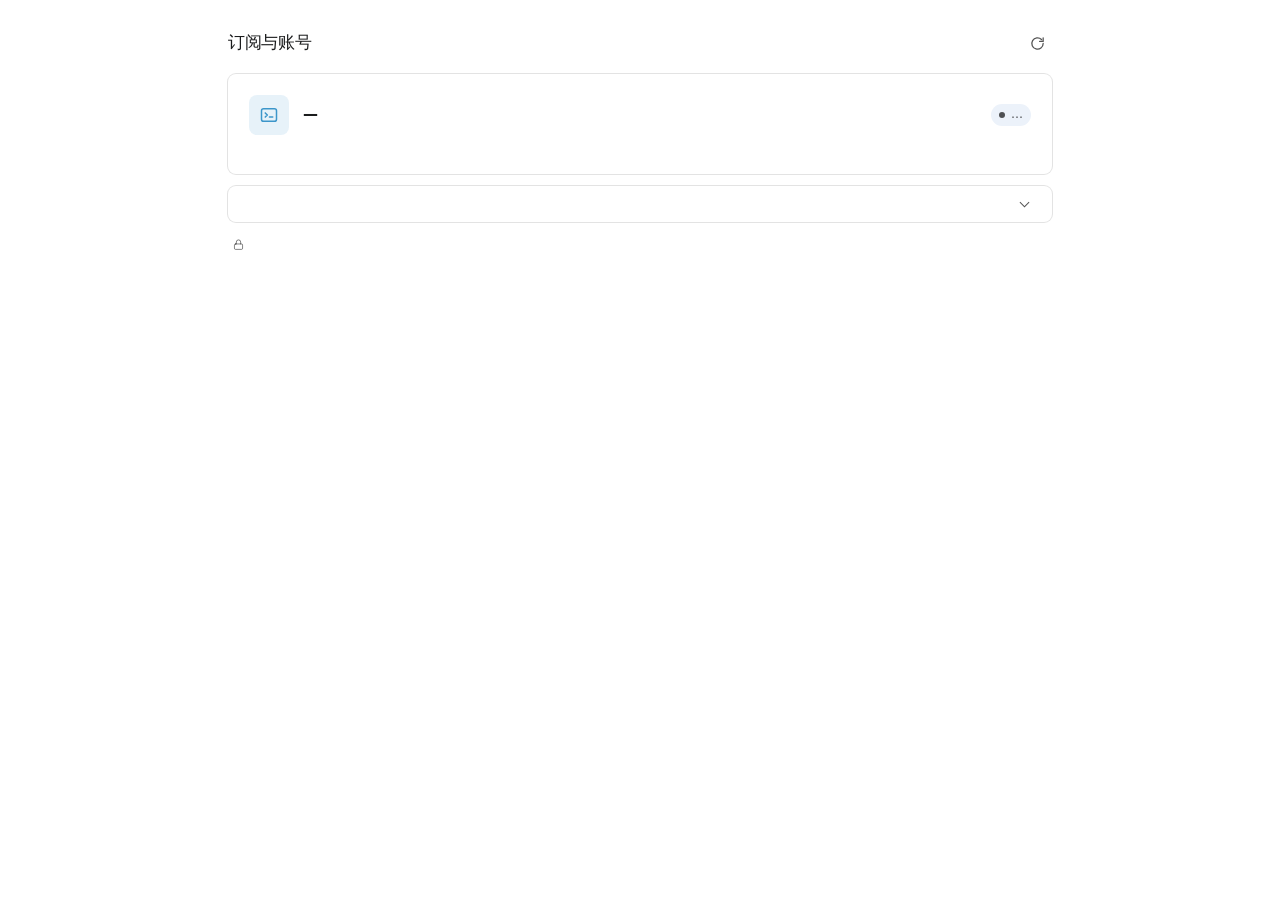
==== commit 028314e5: "fix: align quota recovery times and account styling" ====
--- a/pages/login/index.html
+++ b/pages/login/index.html
@@ -144,7 +144,7 @@
         <p id="error" class="error" role="alert" hidden></p>
       </div>
       <div class="actions">
-        <button id="cancel" class="button" type="button" hidden></button>
+        <button id="cancel" class="button quiet" type="button" hidden></button>
         <button id="start" class="button primary" type="button" autofocus></button>
       </div>
     </dialog>
--- a/pages/login/style.css
+++ b/pages/login/style.css
@@ -1,48 +1,49 @@
-/* Visual roles follow claude-ui-skills (references/visual.md): warm neutral
-   page/panel surfaces, ring + small shadow panels, clay as a sparing brand
-   accent, blue reserved for focus. Status colors only appear when something
-   needs attention. Bundled brand fonts are not shipped; the system stack
-   keeps the same Sans/Mono roles and CJK fallback order. */
+/* Color roles mirror the AstrBot dashboard theme (dashboard/src/theme
+   LightTheme.ts / DarkTheme.ts): white / #1a1a1a backgrounds, outlined flat
+   cards with an 8px radius, the primary blue for actions and progress, and
+   Vuetify-style "tonal" fills (the role color at ~12%). Status text uses a
+   darkened tone of AstrBot's success/warning/error so it stays readable on
+   light surfaces; fills and dots use the original colors. */
 :root {
-  --bg: #f9f9f7;
-  --surface: #fff;
-  --surface-low: #fcfcfb;
-  --muted-surface: rgb(11 11 11 / 4.5%);
-  --hover-fill: rgb(11 11 11 / 5%);
-  --text: #0b0b0b;
-  --secondary: #52514e;
-  --muted: #898781;
-  --line: rgb(11 11 11 / 10%);
-  --line-strong: rgb(11 11 11 / 16%);
-  --track: rgb(11 11 11 / 8%);
-  --clay: #c6613f;
-  --clay-soft: color-mix(in oklab, var(--clay) 10%, transparent);
-  --ok: #2f7a4f;
-  --ok-soft: color-mix(in oklab, var(--ok) 10%, transparent);
-  --warn: #a8650f;
-  --warn-soft: color-mix(in oklab, #d9901f 13%, transparent);
-  --bad: #c0362c;
-  --bad-soft: color-mix(in oklab, var(--bad) 8%, transparent);
-  --focus: #2a78d6;
-  --ring-inner: 0px;
-  --ring-outer: 1px;
+  --bg: #ffffff;
+  --surface: #ffffff;
+  --surface-low: #fafafa;
+  --muted-surface: #ecf2fa;
+  --hover-fill: rgb(0 0 0 / 4%);
+  --text: #1b1c1d;
+  --secondary: rgb(0 0 0 / 67%);
+  --muted: rgb(0 0 0 / 50%);
+  --line: rgb(208 208 208 / 60%);
+  --line-strong: #d0d0d0;
+  --primary: #3c96ca;
+  --primary-strong: #2f86bd;
+  --primary-soft: color-mix(in srgb, var(--primary) 12%, transparent);
+  --on-primary: #ffffff;
+  --track: color-mix(in srgb, var(--primary) 16%, transparent);
+  --ok: #00c853;
+  --ok-text: color-mix(in oklab, var(--ok) 64%, #000);
+  --warn: #ffc107;
+  --warn-text: color-mix(in oklab, var(--warn) 56%, #000);
+  --bad: #f44336;
+  --bad-text: color-mix(in oklab, var(--bad) 86%, #000);
+  --ok-soft: color-mix(in srgb, var(--ok) 12%, transparent);
+  --warn-soft: color-mix(in srgb, var(--warn) 16%, transparent);
+  --bad-soft: color-mix(in srgb, var(--bad) 10%, transparent);
+  --focus: var(--primary);
+  --radius: 8px;
   --hairline: 1px;
-  --shadow-depth: rgb(11 11 11 / 6%);
-  --surface-ring: inset 0 0 0 var(--ring-inner) var(--line),
-    0 0 0 var(--ring-outer) var(--line);
-  --panel-shadow: var(--surface-ring), 0 1px 2px rgb(11 11 11 / 4%),
-    0 2px 8px var(--shadow-depth);
-  --dialog-shadow: var(--surface-ring), 0 4px 8px rgb(11 11 11 / 8%),
-    0 12px 28px -2px rgb(11 11 11 / 10%);
-  --primary-bg: #0b0b0b;
-  --primary-text: #f9f9f7;
+  --surface-ring: 0 0 0 1px var(--line);
+  --panel-shadow: var(--surface-ring);
+  --dialog-shadow: 0 0 0 1px var(--line), 0 11px 15px -7px rgb(0 0 0 / 20%),
+    0 24px 38px 3px rgb(0 0 0 / 14%), 0 9px 46px 8px rgb(0 0 0 / 12%);
   --snap: cubic-bezier(0.32, 0.72, 0, 1);
   --out: cubic-bezier(0.165, 0.84, 0.44, 1);
   --medium: 500;
   --bold: 600;
-  --sans: system-ui, -apple-system, "Segoe UI", Roboto, Helvetica, Arial,
-    "PingFang SC", "Microsoft YaHei", "Noto Sans CJK SC", sans-serif;
-  --mono: ui-monospace, "SF Mono", Menlo, Consolas, monospace;
+  --sans: "Outfit", "Noto Sans", system-ui, -apple-system, "Segoe UI",
+    "PingFang SC", "Hiragino Sans GB", "Noto Sans CJK SC", "Microsoft YaHei",
+    "Noto Sans SC", sans-serif;
+  --mono: ui-monospace, "SF Mono", Menlo, Consolas, "PingFang SC", monospace;
   color-scheme: light;
   font-family: var(--sans);
   font-synthesis: none;
@@ -51,40 +52,32 @@
   background: var(--bg);
 }
 :root[data-theme="dark"] {
-  --bg: #0b0b0b;
-  --surface: #1a1a19;
-  --surface-low: #151515;
-  --muted-surface: #20201f;
-  --hover-fill: rgb(255 255 255 / 7.5%);
-  --text: #f0efec;
-  --secondary: #c3c2b7;
-  --muted: #898781;
-  --line: rgb(255 255 255 / 10%);
-  --line-strong: rgb(255 255 255 / 16%);
-  --track: rgb(255 255 255 / 10%);
-  --clay: #d97757;
-  --ok: #6cc28f;
-  --ok-soft: color-mix(in oklab, var(--ok) 12%, transparent);
-  --warn: #e8b05a;
-  --warn-soft: color-mix(in oklab, var(--warn) 12%, transparent);
-  --bad: #f07a6e;
-  --bad-soft: color-mix(in oklab, var(--bad) 12%, transparent);
-  --ring-inner: 1px;
-  --ring-outer: 0px;
-  --shadow-depth: #0000003d;
-  --panel-shadow: var(--surface-ring);
-  --dialog-shadow: var(--surface-ring), 0 12px 32px #00000066;
-  --primary-bg: #f0efec;
-  --primary-text: #0b0b0b;
-  --medium: 460;
-  --bold: 560;
+  --bg: #1a1a1a;
+  --surface: #242424;
+  --surface-low: #1f1f1f;
+  --muted-surface: #2a2a2a;
+  --hover-fill: rgb(255 255 255 / 6%);
+  --text: #e8eaed;
+  --secondary: rgb(255 255 255 / 80%);
+  --muted: rgb(255 255 255 / 52%);
+  --line: #3a3a3a;
+  --line-strong: #4a4a4a;
+  --primary: #5ba4d4;
+  --primary-strong: #84c9ea;
+  --primary-soft: color-mix(in srgb, var(--primary) 16%, transparent);
+  --on-primary: #ffffff;
+  --track: color-mix(in srgb, var(--primary) 20%, transparent);
+  --ok: #52c41a;
+  --ok-text: var(--ok);
+  --warn: #faad14;
+  --warn-text: var(--warn);
+  --bad: #ff4d4f;
+  --bad-text: var(--bad);
+  --ok-soft: color-mix(in srgb, var(--ok) 14%, transparent);
+  --warn-soft: color-mix(in srgb, var(--warn) 14%, transparent);
+  --bad-soft: color-mix(in srgb, var(--bad) 14%, transparent);
+  --dialog-shadow: 0 0 0 1px var(--line), 0 24px 48px rgb(0 0 0 / 50%);
   color-scheme: dark;
-}
-/* Decorative separators thin out on dense displays. */
-@media (resolution >= 2x) {
-  :root {
-    --hairline: 0.5px;
-  }
 }
 * {
   box-sizing: border-box;
@@ -140,32 +133,39 @@
   outline-offset: 2px;
 }
 
-/* ---------- Buttons ---------- */
+/* ---------- Buttons (AstrBot / Vuetify tonal, flat and text variants) ---------- */
 .button {
-  border: 1px solid transparent;
-  box-shadow: var(--surface-ring);
-  background: var(--surface);
-  border-radius: 7px;
-  padding: 7px 13px;
+  border: 0;
+  border-radius: var(--radius);
+  background: var(--primary-soft);
+  color: var(--primary-strong);
+  padding: 8px 14px;
   font-size: 13px;
   font-weight: var(--medium);
+  line-height: 1.4;
   white-space: nowrap;
-  transition: background 60ms ease-out;
+  transition: background 120ms var(--snap);
 }
 .button:hover:not(:disabled) {
-  background: var(--hover-fill);
+  background: color-mix(in srgb, var(--primary) 20%, transparent);
 }
 .button.small {
   font-size: 12px;
-  padding: 4px 10px;
+  padding: 5px 10px;
 }
 .button.primary {
-  background: var(--primary-bg);
-  color: var(--primary-text);
-  box-shadow: none;
+  background: var(--primary);
+  color: var(--on-primary);
 }
 .button.primary:hover:not(:disabled) {
-  background: color-mix(in oklab, var(--primary-bg) 86%, var(--bg));
+  background: color-mix(in srgb, var(--primary) 88%, #000);
+}
+.button.quiet {
+  background: transparent;
+  color: var(--secondary);
+}
+.button.quiet:hover:not(:disabled) {
+  background: var(--hover-fill);
 }
 .icon-button {
   width: 30px;
@@ -230,7 +230,7 @@
 /* ---------- Panel ---------- */
 .panel {
   border: 1px solid transparent;
-  border-radius: 12px;
+  border-radius: var(--radius);
   background: var(--surface);
   box-shadow: var(--panel-shadow);
 }
@@ -250,7 +250,7 @@
   padding: 0 8px;
   border-radius: 999px;
   background: var(--ok-soft);
-  color: var(--ok);
+  color: var(--ok-text);
   font-size: 12px;
   font-weight: var(--medium);
   white-space: nowrap;
@@ -269,11 +269,11 @@
 }
 .badge.warning {
   background: var(--warn-soft);
-  color: var(--warn);
+  color: var(--warn-text);
 }
 .badge.danger {
   background: var(--bad-soft);
-  color: var(--bad);
+  color: var(--bad-text);
 }
 .badge:empty {
   display: none;
@@ -290,9 +290,9 @@
   place-items: center;
   width: 40px;
   height: 40px;
-  border-radius: 10px;
-  background: var(--clay-soft);
-  color: var(--clay);
+  border-radius: var(--radius);
+  background: var(--primary-soft);
+  color: var(--primary);
   flex-shrink: 0;
 }
 .source-icon svg {
@@ -349,7 +349,7 @@
   align-items: center;
   gap: 8px;
   padding: 18px 16px;
-  border-radius: 10px;
+  border-radius: var(--radius);
   background: var(--surface-low);
   box-shadow: var(--surface-ring);
   font-size: 13px;
@@ -357,7 +357,7 @@
 }
 .quota {
   padding: 14px 16px 13px;
-  border-radius: 10px;
+  border-radius: var(--radius);
   background: var(--muted-surface);
   min-width: 0;
 }
@@ -396,7 +396,7 @@
 .fill {
   height: 100%;
   border-radius: inherit;
-  background: var(--secondary);
+  background: var(--primary);
   transition: width 500ms var(--out);
 }
 .reset {
@@ -411,7 +411,7 @@
   text-align: right;
 }
 .quota.low strong {
-  color: var(--warn);
+  color: var(--warn-text);
 }
 .quota.low .fill {
   background: var(--warn);
@@ -420,7 +420,7 @@
   background: var(--bad-soft);
 }
 .quota.exhausted strong {
-  color: var(--bad);
+  color: var(--bad-text);
 }
 .quota.exhausted .track {
   background: color-mix(in oklab, var(--bad) 16%, transparent);
@@ -432,7 +432,7 @@
   display: flex;
   align-items: center;
   padding: 14px 16px;
-  border-radius: 10px;
+  border-radius: var(--radius);
   border: 1px dashed var(--line-strong);
   min-width: 0;
   font-size: 12.5px;
@@ -444,9 +444,9 @@
   gap: 10px;
   margin-top: 14px;
   padding: 11px 14px;
-  border-radius: 10px;
+  border-radius: var(--radius);
   background: var(--warn-soft);
-  color: var(--warn);
+  color: var(--warn-text);
   font-size: 13px;
 }
 .notice svg {
@@ -491,7 +491,7 @@
   width: 48px;
   height: 48px;
   margin: 0 auto 14px;
-  border-radius: 12px;
+  border-radius: var(--radius);
   background: var(--muted-surface);
   color: var(--muted);
 }
@@ -514,7 +514,7 @@
 .help {
   margin-top: 12px;
   border: 1px solid transparent;
-  border-radius: 12px;
+  border-radius: var(--radius);
   background: var(--surface);
   box-shadow: var(--surface-ring);
 }
@@ -525,7 +525,7 @@
   padding: 12px 20px;
   list-style: none;
   cursor: pointer;
-  border-radius: 12px;
+  border-radius: var(--radius);
   font-size: 13px;
   color: var(--secondary);
   transition: background 120ms var(--snap);
@@ -579,7 +579,7 @@
   flex-shrink: 0;
 }
 
-/* ---------- Quiet dots (claude-ui-skills feedback) ---------- */
+/* ---------- Quiet dots ---------- */
 .quiet-dots {
   display: inline-flex;
   gap: 3.5px;
@@ -591,7 +591,7 @@
   height: 3px;
   flex-shrink: 0;
   border-radius: 50%;
-  background: var(--clay);
+  background: var(--primary);
   opacity: 0;
   animation: quiet-dot 1.9s cubic-bezier(0.4, 0, 0.2, 1) infinite;
 }
@@ -630,13 +630,13 @@
   overflow: auto;
   padding: 0;
   border: 1px solid transparent;
-  border-radius: 14px;
+  border-radius: 12px;
   background: var(--surface);
   color: var(--text);
   box-shadow: var(--dialog-shadow);
 }
 dialog::backdrop {
-  background: rgb(11 11 11 / 40%);
+  background: rgb(33 33 33 / 46%);
 }
 .dialog-heading {
   display: flex;
@@ -680,8 +680,8 @@
   width: 22px;
   height: 22px;
   border-radius: 50%;
-  background: var(--clay-soft);
-  color: var(--clay);
+  background: var(--primary-soft);
+  color: var(--primary);
   font-size: 12px;
   font-weight: var(--bold);
   font-variant-numeric: tabular-nums;
@@ -767,7 +767,7 @@
   padding: 10px 12px;
   border-radius: 8px;
   background: var(--bad-soft);
-  color: var(--bad);
+  color: var(--bad-text);
   font-size: 13px;
   overflow-wrap: anywhere;
 }
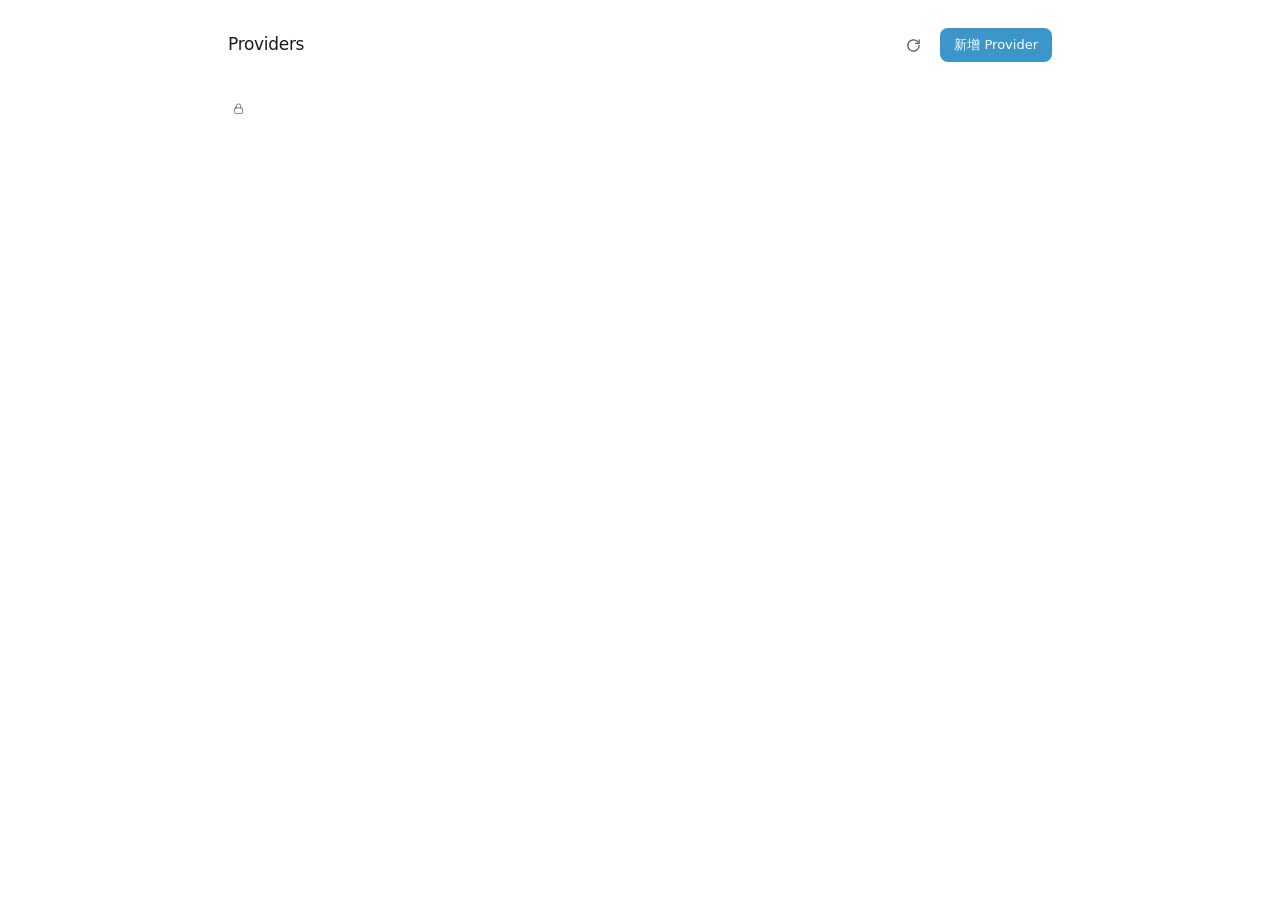
==== commit 25682be3: "feat: manage independent OAuth providers and migrate legacy sources" ====
--- a/pages/login/index.html
+++ b/pages/login/index.html
@@ -3,14 +3,14 @@
   <head>
     <meta charset="utf-8" />
     <meta name="viewport" content="width=device-width, initial-scale=1" />
-    <title>订阅与账号</title>
+    <title>Providers</title>
     <link rel="stylesheet" href="./style.css" />
     <script src="/api/plugin/page/bridge-sdk.js"></script>
   </head>
   <body>
     <main class="account-center">
       <header class="page-heading">
-        <h1 id="title">订阅与账号</h1>
+        <h1 id="title">Providers</h1>
         <span id="updated" class="updated" role="status"></span>
         <button id="usage" class="icon-button" type="button" aria-label="刷新状态">
           <svg viewBox="0 0 24 24" aria-hidden="true">
@@ -18,9 +18,13 @@
             <path d="M20 4v5h-5" />
           </svg>
         </button>
+        <button id="add-provider" class="button primary" type="button">新增 Provider</button>
       </header>
+      <p id="provider-help" class="muted"></p>
+      <p id="page-error" class="error" role="alert" hidden></p>
+      <nav id="providers" class="provider-list" aria-label="Providers"></nav>
 
-      <section class="panel" aria-labelledby="source-name">
+      <section id="provider-detail" class="panel" aria-labelledby="source-name" hidden>
         <div id="account-view">
           <div class="panel-section">
             <div class="account-row">
@@ -59,44 +63,16 @@
               <span id="notice-text"></span>
             </p>
           </div>
-          <div id="backup-row" class="panel-section backup" hidden>
-            <div class="backup-copy">
-              <h3>
-                <span id="backup-title">备用登录</span>
-                <span id="backup-status" class="badge neutral"></span>
-              </h3>
-              <p id="backup-copy"></p>
-            </div>
-            <button id="open-login" class="button" type="button">添加备用登录</button>
+          <div class="panel-section provider-actions">
+            <label id="rename-label" for="provider-name">名称</label>
+            <input id="provider-name" type="text" maxlength="80" />
+            <button id="rename-provider" class="button" type="button">保存名称</button>
+            <button id="open-login" class="button" type="button">重新登录</button>
+            <button id="delete-provider" class="button quiet" type="button">删除</button>
           </div>
-        </div>
-
-        <div id="empty-view" class="empty" hidden>
-          <div class="empty-icon" aria-hidden="true">
-            <svg viewBox="0 0 24 24">
-              <path d="M9 7V3M15 7V3M6 7h12v4a6 6 0 0 1-12 0z" />
-              <path d="M12 17v4" />
-            </svg>
-          </div>
-          <h2 id="empty-title"></h2>
-          <p id="empty-copy"></p>
-          <button id="empty-login" class="button primary" type="button"></button>
         </div>
       </section>
 
-      <details class="help">
-        <summary id="help-title"></summary>
-        <dl>
-          <div>
-            <dt id="source-title"></dt>
-            <dd id="source-help"></dd>
-          </div>
-          <div>
-            <dt id="fallback-title"></dt>
-            <dd id="fallback-help"></dd>
-          </div>
-        </dl>
-      </details>
       <p class="footnote">
         <svg viewBox="0 0 24 24" aria-hidden="true">
           <rect x="4.5" y="11" width="15" height="10" rx="2" />
@@ -108,7 +84,7 @@
 
     <dialog id="login-dialog" aria-labelledby="instructions-title">
       <div class="dialog-heading">
-        <h2 id="instructions-title">备用登录</h2>
+        <h2 id="instructions-title">设备码登录</h2>
         <button id="close-login" class="icon-button" type="button" aria-label="关闭">
           <svg viewBox="0 0 24 24" aria-hidden="true">
             <path d="M6.5 6.5l11 11M17.5 6.5l-11 11" />
@@ -117,6 +93,8 @@
       </div>
       <div class="dialog-body">
         <p id="login-intro" class="dialog-intro"></p>
+        <label id="login-name-label" for="login-name">Provider 名称</label>
+        <input id="login-name" type="text" maxlength="80" value="ChatGPT" />
         <ol id="instructions" class="steps" hidden>
           <li>
             <label id="open-label" for="verify-url"></label>
--- a/pages/login/style.css
+++ b/pages/login/style.css
@@ -456,30 +456,6 @@
   flex-shrink: 0;
 }
 
-/* ---------- Backup row ---------- */
-.backup {
-  display: flex;
-  align-items: center;
-  gap: 16px;
-}
-.backup-copy {
-  flex: 1;
-  min-width: 0;
-}
-.backup h3 {
-  display: flex;
-  align-items: center;
-  flex-wrap: wrap;
-  gap: 8px;
-  font-size: 14px;
-  font-weight: var(--bold);
-}
-.backup p {
-  font-size: 12.5px;
-  color: var(--secondary);
-  margin-top: 3px;
-}
-
 /* ---------- Empty state ---------- */
 .empty {
   text-align: center;
@@ -630,7 +606,7 @@
   overflow: auto;
   padding: 0;
   border: 1px solid transparent;
-  border-radius: 12px;
+  border-radius: var(--radius);
   background: var(--surface);
   color: var(--text);
   box-shadow: var(--dialog-shadow);
@@ -803,12 +779,12 @@
   .quota-list {
     grid-template-columns: minmax(0, 1fr);
   }
-  .backup {
+  .provider-actions {
     flex-direction: column;
     align-items: stretch;
     gap: 12px;
   }
-  .backup .button {
+  .provider-actions .button {
     align-self: flex-start;
   }
   .copy-row .device-code {
@@ -827,3 +803,23 @@
     opacity: 1;
   }
 }
+
+.provider-list { display: grid; gap: 8px; margin: 20px 0; }
+.provider-row {
+  width: 100%; display: flex; align-items: center; gap: 16px;
+  padding: 18px 20px; text-align: left; color: inherit; font: inherit;
+  background: var(--surface); border: 1px solid var(--line); border-radius: var(--radius);
+  cursor: pointer;
+}
+.provider-row.selected { border-color: var(--primary); background: var(--primary-soft); }
+.provider-copy { display: grid; flex: 1; gap: 6px; min-width: 0; }
+.provider-copy strong, .provider-copy .muted { overflow-wrap: anywhere; }
+.provider-actions { display: flex; align-items: center; gap: 10px; flex-wrap: wrap; }
+.provider-actions input { flex: 1; min-width: 120px; width: auto; }
+#login-name { margin: 8px 0 18px; }
+#source-caption { overflow-wrap: anywhere; }
+@media (max-width: 600px) {
+  .page-heading { flex-wrap: wrap; }
+  .provider-row { padding: 14px; }
+  .provider-actions label { width: 100%; }
+}
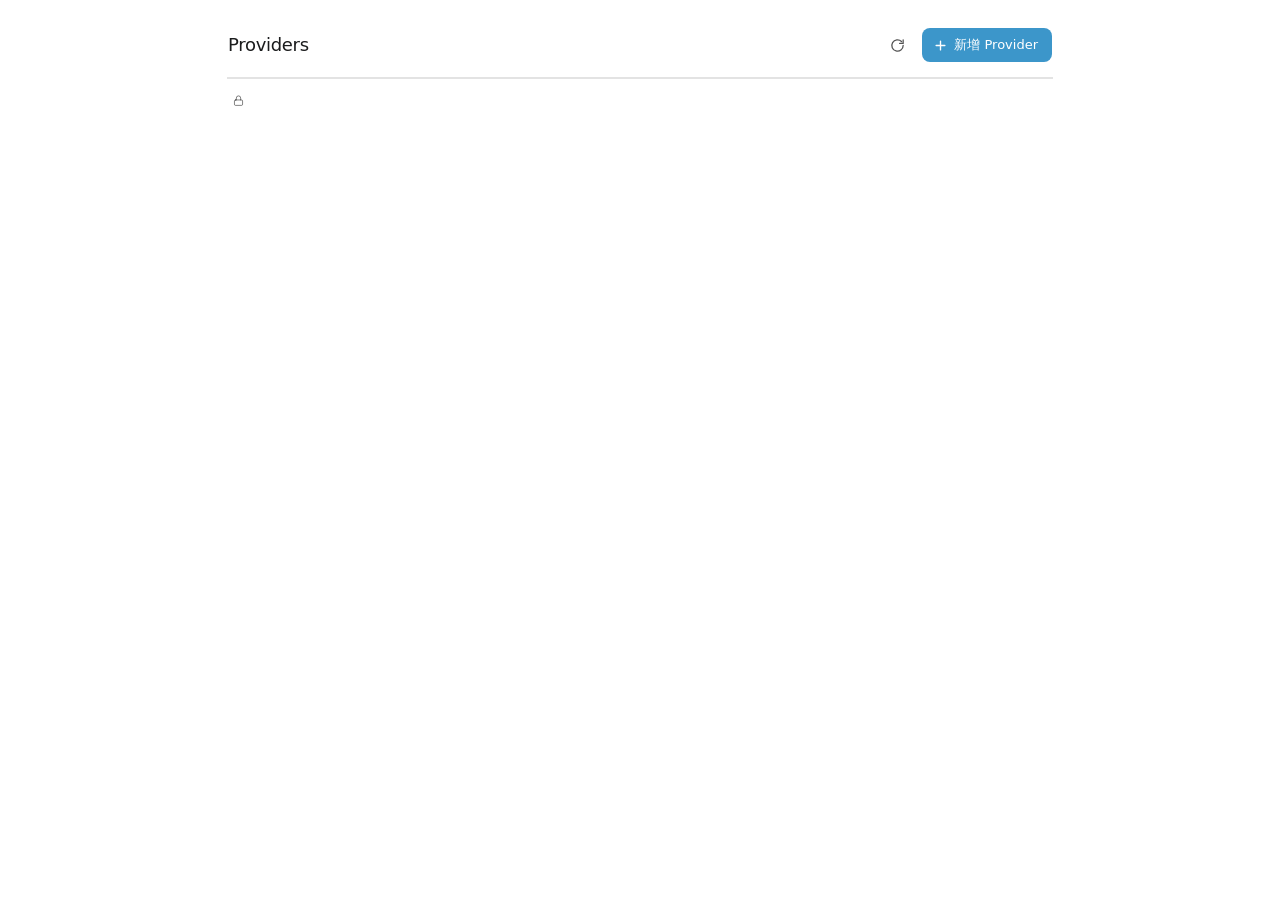
==== commit 7344daad: "feat: refine provider list and inline settings" ====
--- a/pages/login/index.html
+++ b/pages/login/index.html
@@ -10,7 +10,10 @@
   <body>
     <main class="account-center">
       <header class="page-heading">
-        <h1 id="title">Providers</h1>
+        <div class="heading-copy">
+          <h1 id="title">Providers</h1>
+          <p id="provider-help" class="page-help"></p>
+        </div>
         <span id="updated" class="updated" role="status"></span>
         <button id="usage" class="icon-button" type="button" aria-label="刷新状态">
           <svg viewBox="0 0 24 24" aria-hidden="true">
@@ -18,60 +21,59 @@
             <path d="M20 4v5h-5" />
           </svg>
         </button>
-        <button id="add-provider" class="button primary" type="button">新增 Provider</button>
+        <button id="add-provider" class="button primary with-icon" type="button">
+          <svg viewBox="0 0 24 24" aria-hidden="true"><path d="M12 5v14M5 12h14" /></svg>
+          <span id="add-provider-label">新增 Provider</span>
+        </button>
       </header>
-      <p id="provider-help" class="muted"></p>
       <p id="page-error" class="error" role="alert" hidden></p>
-      <nav id="providers" class="provider-list" aria-label="Providers"></nav>
 
-      <section id="provider-detail" class="panel" aria-labelledby="source-name" hidden>
-        <div id="account-view">
-          <div class="panel-section">
-            <div class="account-row">
-              <div class="source-icon" aria-hidden="true">
-                <span id="icon-local">
-                  <svg viewBox="0 0 24 24">
-                    <rect x="3" y="4.5" width="18" height="15" rx="2.5" />
-                    <path d="M7.5 9.5l2.5 2.5-2.5 2.5M12.5 14.5h4" />
-                  </svg>
-                </span>
-                <span id="icon-plugin" hidden>
-                  <svg viewBox="0 0 24 24">
-                    <circle cx="8" cy="15" r="4" />
-                    <path d="M10.9 12.1L19.5 3.5M16 7l2.5 2.5" />
-                  </svg>
-                </span>
+      <!-- Rows are rendered by app.js; the detail editor is moved under the
+           selected row for inline editing. -->
+      <div id="providers" class="provider-list" aria-label="Providers">
+        <section id="provider-detail" class="editor" aria-labelledby="source-name" hidden>
+          <div class="sr-only">
+            <h2 id="source-name">—</h2>
+            <span id="plan" hidden></span>
+            <span id="account-status"></span>
+          </div>
+          <p id="source-caption" class="editor-caption"></p>
+          <div class="quota-list" aria-live="polite">
+            <div id="usage-result" class="quota-cards"></div>
+            <p id="quota-policy" class="quota-placeholder" hidden></p>
+          </div>
+          <p id="notice" class="notice" role="status" hidden>
+            <svg viewBox="0 0 24 24" aria-hidden="true">
+              <path d="M12 9v4M12 17h.01" />
+              <path d="M10.3 3.9 1.8 18a2 2 0 0 0 1.7 3h17a2 2 0 0 0 1.7-3L13.7 3.9a2 2 0 0 0-3.4 0z" />
+            </svg>
+            <span id="notice-text"></span>
+          </p>
+          <div class="editor-grid">
+            <div class="editor-row">
+              <label id="rename-label" class="editor-label" for="provider-name">名称</label>
+              <div class="editor-field">
+                <input id="provider-name" class="text-input" type="text" maxlength="80" autocomplete="off" />
+                <button id="rename-provider" class="button small" type="button">保存</button>
               </div>
-              <div class="account-copy">
-                <h2>
-                  <span id="source-name">—</span>
-                  <span id="plan" class="plan-tag" hidden></span>
-                </h2>
-                <p id="source-caption"></p>
+            </div>
+            <div id="login-row" class="editor-row">
+              <span id="login-label" class="editor-label">登录</span>
+              <div class="editor-field">
+                <span id="login-hint" class="editor-hint"></span>
+                <button id="open-login" class="button small" type="button">重新授权</button>
               </div>
-              <span id="account-status" class="badge neutral">…</span>
             </div>
-            <div class="quota-list" aria-live="polite">
-              <div id="usage-result" class="quota-cards"></div>
-              <p id="quota-policy" class="quota-placeholder" hidden></p>
+            <div id="delete-row" class="editor-row">
+              <span id="delete-label" class="editor-label">删除</span>
+              <div class="editor-field">
+                <span id="delete-hint" class="editor-hint"></span>
+                <button id="delete-provider" class="button small danger" type="button">删除</button>
+              </div>
             </div>
-            <p id="notice" class="notice" role="status" hidden>
-              <svg viewBox="0 0 24 24" aria-hidden="true">
-                <path d="M12 9v4M12 17h.01" />
-                <path d="M10.3 3.9 1.8 18a2 2 0 0 0 1.7 3h17a2 2 0 0 0 1.7-3L13.7 3.9a2 2 0 0 0-3.4 0z" />
-              </svg>
-              <span id="notice-text"></span>
-            </p>
           </div>
-          <div class="panel-section provider-actions">
-            <label id="rename-label" for="provider-name">名称</label>
-            <input id="provider-name" type="text" maxlength="80" />
-            <button id="rename-provider" class="button" type="button">保存名称</button>
-            <button id="open-login" class="button" type="button">重新登录</button>
-            <button id="delete-provider" class="button quiet" type="button">删除</button>
-          </div>
-        </div>
-      </section>
+        </section>
+      </div>
 
       <p class="footnote">
         <svg viewBox="0 0 24 24" aria-hidden="true">
@@ -93,8 +95,10 @@
       </div>
       <div class="dialog-body">
         <p id="login-intro" class="dialog-intro"></p>
-        <label id="login-name-label" for="login-name">Provider 名称</label>
-        <input id="login-name" type="text" maxlength="80" value="ChatGPT" />
+        <div id="login-name-field" class="field">
+          <label id="login-name-label" for="login-name">Provider 名称</label>
+          <input id="login-name" class="text-input" type="text" maxlength="80" value="ChatGPT" autocomplete="off" />
+        </div>
         <ol id="instructions" class="steps" hidden>
           <li>
             <label id="open-label" for="verify-url"></label>
--- a/pages/login/style.css
+++ b/pages/login/style.css
@@ -211,12 +211,15 @@
 .page-heading {
   display: flex;
   align-items: center;
-  gap: 12px;
+  gap: 10px;
   margin-bottom: 16px;
 }
+.heading-copy {
+  flex: 1;
+  min-width: 0;
+}
 .page-heading h1 {
-  flex: 1;
-  font-size: 17px;
+  font-size: 18px;
   font-weight: var(--medium);
   letter-spacing: -0.3px;
   line-height: 1.4;
@@ -225,20 +228,6 @@
   font-size: 12px;
   color: var(--muted);
   font-variant-numeric: tabular-nums;
-}
-
-/* ---------- Panel ---------- */
-.panel {
-  border: 1px solid transparent;
-  border-radius: var(--radius);
-  background: var(--surface);
-  box-shadow: var(--panel-shadow);
-}
-.panel-section {
-  padding: 20px;
-}
-.panel-section + .panel-section {
-  box-shadow: inset 0 var(--hairline) var(--line);
 }
 
 /* ---------- Badges ---------- */
@@ -279,47 +268,6 @@
   display: none;
 }
 
-/* ---------- Account row ---------- */
-.account-row {
-  display: flex;
-  align-items: center;
-  gap: 14px;
-}
-.source-icon {
-  display: grid;
-  place-items: center;
-  width: 40px;
-  height: 40px;
-  border-radius: var(--radius);
-  background: var(--primary-soft);
-  color: var(--primary);
-  flex-shrink: 0;
-}
-.source-icon svg {
-  width: 20px;
-  height: 20px;
-}
-.source-icon > span {
-  display: contents;
-}
-.account-copy {
-  flex: 1;
-  min-width: 0;
-}
-.account-copy h2 {
-  display: flex;
-  align-items: center;
-  flex-wrap: wrap;
-  gap: 8px;
-  font-size: 15px;
-  font-weight: var(--bold);
-  line-height: 1.4;
-}
-.account-copy p {
-  font-size: 12.5px;
-  color: var(--secondary);
-  margin-top: 2px;
-}
 .plan-tag {
   font-size: 10.5px;
   font-weight: var(--bold);
@@ -336,8 +284,8 @@
 .quota-list {
   display: grid;
   grid-template-columns: repeat(2, minmax(0, 1fr));
-  gap: 12px;
-  margin-top: 18px;
+  gap: 10px;
+  margin-top: 12px;
 }
 /* Cards and the single-window note share one grid. */
 .quota-cards {
@@ -356,9 +304,10 @@
   color: var(--secondary);
 }
 .quota {
-  padding: 14px 16px 13px;
+  padding: 12px 14px 11px;
   border-radius: var(--radius);
-  background: var(--muted-surface);
+  background: var(--surface);
+  box-shadow: var(--surface-ring);
   min-width: 0;
 }
 .quota-figure {
@@ -372,7 +321,7 @@
   color: var(--secondary);
 }
 .quota-figure strong {
-  font-size: 22px;
+  font-size: 20px;
   font-weight: var(--bold);
   letter-spacing: -0.4px;
   line-height: 1.25;
@@ -417,7 +366,8 @@
   background: var(--warn);
 }
 .quota.exhausted {
-  background: var(--bad-soft);
+  background: color-mix(in srgb, var(--bad) 7%, var(--surface));
+  box-shadow: 0 0 0 1px color-mix(in srgb, var(--bad) 24%, transparent);
 }
 .quota.exhausted strong {
   color: var(--bad-text);
@@ -456,90 +406,6 @@
   flex-shrink: 0;
 }
 
-/* ---------- Empty state ---------- */
-.empty {
-  text-align: center;
-  padding: 40px 24px 36px;
-}
-.empty-icon {
-  display: grid;
-  place-items: center;
-  width: 48px;
-  height: 48px;
-  margin: 0 auto 14px;
-  border-radius: var(--radius);
-  background: var(--muted-surface);
-  color: var(--muted);
-}
-.empty-icon svg {
-  width: 22px;
-  height: 22px;
-}
-.empty h2 {
-  font-size: 16px;
-  font-weight: var(--bold);
-}
-.empty p {
-  max-width: 400px;
-  margin: 6px auto 18px;
-  font-size: 13px;
-  color: var(--secondary);
-}
-
-/* ---------- Help accordion ---------- */
-.help {
-  margin-top: 12px;
-  border: 1px solid transparent;
-  border-radius: var(--radius);
-  background: var(--surface);
-  box-shadow: var(--surface-ring);
-}
-.help summary {
-  display: flex;
-  align-items: center;
-  gap: 8px;
-  padding: 12px 20px;
-  list-style: none;
-  cursor: pointer;
-  border-radius: var(--radius);
-  font-size: 13px;
-  color: var(--secondary);
-  transition: background 120ms var(--snap);
-}
-.help summary::-webkit-details-marker {
-  display: none;
-}
-.help summary:hover {
-  background: var(--hover-fill);
-}
-.help summary::after {
-  content: "";
-  width: 6px;
-  height: 6px;
-  margin: 0 3px 3px auto;
-  border-right: 1.5px solid currentColor;
-  border-bottom: 1.5px solid currentColor;
-  transform: rotate(45deg);
-  transition: transform 200ms var(--snap);
-}
-.help[open] summary::after {
-  transform: translateY(3px) rotate(-135deg);
-}
-.help dl {
-  display: grid;
-  gap: 12px;
-  margin: 0;
-  padding: 4px 20px 16px;
-}
-.help dt {
-  font-size: 13px;
-  font-weight: var(--bold);
-}
-.help dd {
-  margin: 2px 0 0;
-  font-size: 12.5px;
-  color: var(--secondary);
-}
 .footnote {
   display: flex;
   align-items: center;
@@ -755,43 +621,6 @@
   box-shadow: inset 0 var(--hairline) var(--line);
 }
 
-/* ---------- Narrow containers ---------- */
-@media (max-width: 600px) {
-  .account-center {
-    padding: 18px 16px 24px;
-  }
-  .updated {
-    display: none;
-  }
-  .panel-section {
-    padding: 16px;
-  }
-  .account-row {
-    flex-wrap: wrap;
-    row-gap: 8px;
-  }
-  .account-copy {
-    flex-basis: calc(100% - 54px);
-  }
-  .account-row .badge {
-    margin-left: 54px;
-  }
-  .quota-list {
-    grid-template-columns: minmax(0, 1fr);
-  }
-  .provider-actions {
-    flex-direction: column;
-    align-items: stretch;
-    gap: 12px;
-  }
-  .provider-actions .button {
-    align-self: flex-start;
-  }
-  .copy-row .device-code {
-    font-size: 20px;
-    letter-spacing: 3px;
-  }
-}
 @media (prefers-reduced-motion: reduce) {
   *,
   *::before,
@@ -804,22 +633,263 @@
   }
 }
 
-.provider-list { display: grid; gap: 8px; margin: 20px 0; }
+/* ---------- Provider list ---------- */
+.sr-only {
+  position: absolute;
+  width: 1px;
+  height: 1px;
+  padding: 0;
+  margin: -1px;
+  overflow: hidden;
+  clip: rect(0 0 0 0);
+  white-space: nowrap;
+  border: 0;
+}
+.page-help {
+  margin-top: 2px;
+  font-size: 12.5px;
+  color: var(--muted);
+}
+.button.with-icon {
+  display: inline-flex;
+  align-items: center;
+  gap: 6px;
+  padding-left: 11px;
+}
+.button.with-icon svg {
+  width: 15px;
+  height: 15px;
+  stroke-width: 2.2;
+}
+.button.danger {
+  background: transparent;
+  color: var(--bad-text);
+  box-shadow: inset 0 0 0 1px color-mix(in srgb, var(--bad) 35%, transparent);
+}
+.button.danger:hover:not(:disabled) {
+  background: var(--bad-soft);
+}
+.provider-list {
+  --open-bg: color-mix(in srgb, var(--primary) 4%, var(--surface));
+  border-radius: var(--radius);
+  background: var(--surface);
+  box-shadow: var(--surface-ring);
+  overflow: hidden;
+}
+.provider-list > * + .provider-row,
+.provider-list > * + .editor {
+  border-top: 1px solid var(--line);
+}
 .provider-row {
-  width: 100%; display: flex; align-items: center; gap: 16px;
-  padding: 18px 20px; text-align: left; color: inherit; font: inherit;
-  background: var(--surface); border: 1px solid var(--line); border-radius: var(--radius);
-  cursor: pointer;
-}
-.provider-row.selected { border-color: var(--primary); background: var(--primary-soft); }
-.provider-copy { display: grid; flex: 1; gap: 6px; min-width: 0; }
-.provider-copy strong, .provider-copy .muted { overflow-wrap: anywhere; }
-.provider-actions { display: flex; align-items: center; gap: 10px; flex-wrap: wrap; }
-.provider-actions input { flex: 1; min-width: 120px; width: auto; }
-#login-name { margin: 8px 0 18px; }
-#source-caption { overflow-wrap: anywhere; }
+  display: flex;
+  align-items: center;
+  gap: 12px;
+  width: 100%;
+  min-height: 60px;
+  padding: 10px 14px 10px 16px;
+  border: 0;
+  background: transparent;
+  color: inherit;
+  text-align: left;
+  font: inherit;
+  transition: background 120ms var(--snap);
+}
+.provider-row:hover {
+  background: var(--hover-fill);
+}
+.provider-row:focus-visible {
+  outline-offset: -2px;
+}
+.provider-row.open,
+.provider-row.open + .editor {
+  background: var(--open-bg);
+  box-shadow: inset 3px 0 var(--primary);
+}
+.provider-icon {
+  display: grid;
+  place-items: center;
+  width: 34px;
+  height: 34px;
+  flex-shrink: 0;
+  border-radius: var(--radius);
+  background: var(--muted-surface);
+  color: var(--secondary);
+}
+.provider-icon.local {
+  background: var(--primary-soft);
+  color: var(--primary);
+}
+.provider-icon svg {
+  width: 18px;
+  height: 18px;
+}
+.provider-copy {
+  display: grid;
+  gap: 1px;
+  flex: 1;
+  min-width: 0;
+}
+.provider-title {
+  display: flex;
+  align-items: center;
+  gap: 7px;
+  min-width: 0;
+}
+.provider-name {
+  overflow: hidden;
+  text-overflow: ellipsis;
+  white-space: nowrap;
+  font-size: 14px;
+  font-weight: var(--bold);
+}
+.provider-title .plan-tag {
+  flex-shrink: 0;
+}
+.provider-sub {
+  overflow: hidden;
+  text-overflow: ellipsis;
+  white-space: nowrap;
+  font-size: 12.5px;
+  color: var(--muted);
+}
+.chevron {
+  display: grid;
+  place-items: center;
+  width: 18px;
+  flex-shrink: 0;
+  color: var(--muted);
+  transition: transform 160ms var(--snap);
+}
+.chevron svg {
+  width: 15px;
+  height: 15px;
+  stroke-width: 2;
+}
+.provider-row.open .chevron {
+  transform: rotate(90deg);
+  color: var(--primary);
+}
+
+/* ---------- Expanded editor ---------- */
+.editor {
+  padding: 4px 16px 16px 66px;
+}
+.editor-caption {
+  font-size: 12.5px;
+  color: var(--secondary);
+}
+.editor-grid {
+  display: grid;
+  margin-top: 14px;
+  border-radius: var(--radius);
+  background: var(--surface);
+  box-shadow: var(--surface-ring);
+}
+.editor-row {
+  display: grid;
+  grid-template-columns: 72px minmax(0, 1fr);
+  align-items: center;
+  gap: 12px;
+  min-height: 48px;
+  padding: 8px 12px 8px 14px;
+}
+.editor-row + .editor-row:not([hidden]),
+.editor-row:not([hidden]) ~ .editor-row:not([hidden]) {
+  border-top: 1px solid var(--line);
+}
+.editor-label {
+  font-size: 13px;
+  color: var(--secondary);
+}
+.editor-field {
+  display: flex;
+  align-items: center;
+  justify-content: flex-end;
+  gap: 10px;
+  min-width: 0;
+}
+.editor-hint {
+  flex: 1;
+  min-width: 0;
+  font-size: 12.5px;
+  color: var(--muted);
+}
+.text-input {
+  flex: 1;
+  min-width: 0;
+  height: 32px;
+  padding: 0 10px;
+  border: 1px solid var(--line-strong);
+  border-radius: 6px;
+  background: var(--surface);
+  color: var(--text);
+  font-size: 13px;
+  transition:
+    border-color 120ms var(--snap),
+    box-shadow 120ms var(--snap);
+}
+.text-input:hover {
+  border-color: color-mix(in srgb, var(--text) 35%, transparent);
+}
+.text-input:focus {
+  outline: none;
+  border-color: var(--primary);
+  box-shadow: 0 0 0 3px var(--primary-soft);
+}
+.text-input:disabled {
+  opacity: 0.6;
+}
+.field {
+  display: grid;
+  gap: 6px;
+  margin-top: 14px;
+}
+.field label {
+  font-size: 13px;
+  font-weight: var(--medium);
+}
+.field .text-input {
+  height: 36px;
+}
+
+/* ---------- Narrow containers ---------- */
 @media (max-width: 600px) {
-  .page-heading { flex-wrap: wrap; }
-  .provider-row { padding: 14px; }
-  .provider-actions label { width: 100%; }
-}
+  .account-center {
+    padding: 16px 14px 24px;
+  }
+  .page-heading {
+    flex-wrap: wrap;
+    row-gap: 6px;
+  }
+  .heading-copy {
+    flex-basis: 100%;
+    order: -1;
+  }
+  .updated {
+    flex: 1;
+    font-size: 11.5px;
+  }
+  .provider-row {
+    padding: 10px 12px;
+  }
+  .provider-row .badge {
+    padding: 0 7px;
+  }
+  .editor {
+    padding: 2px 12px 14px;
+  }
+  .quota-list {
+    grid-template-columns: minmax(0, 1fr);
+  }
+  .editor-row {
+    grid-template-columns: minmax(0, 1fr);
+    gap: 6px;
+  }
+  .editor-field {
+    justify-content: flex-start;
+  }
+  .copy-row .device-code {
+    font-size: 20px;
+    letter-spacing: 3px;
+  }
+}
